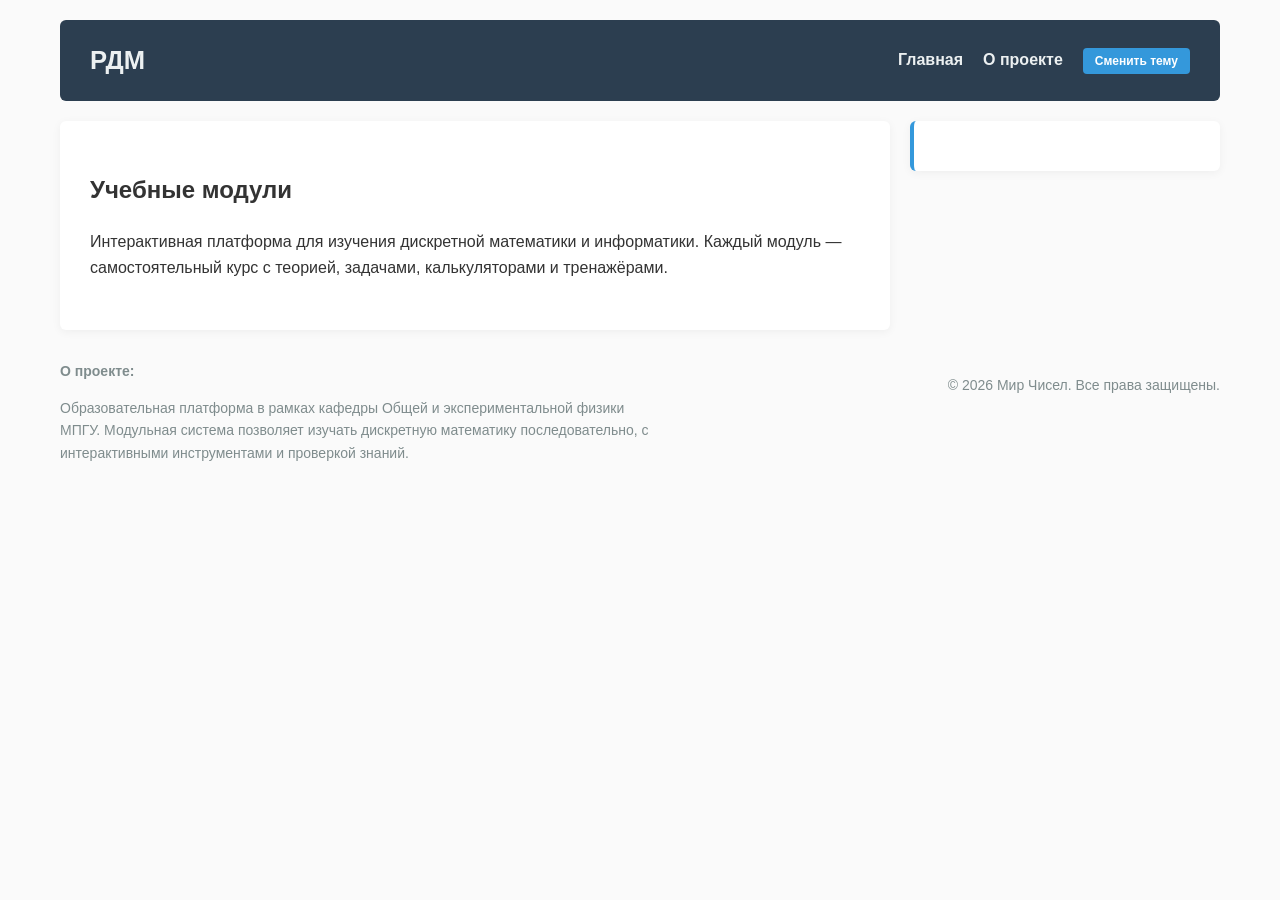
==== index.html @ 6b278b7e "Переработка Соединил малые занятия, добавил новые, почистил картинки от галлюцинаций" ====
<!DOCTYPE html>
<html lang="ru">
<head>
    <meta charset="UTF-8">
    <meta name="viewport" content="width=device-width, initial-scale=1.0">
    <meta name="description" content="Учебная платформа кафедры Общей и экспериментальной физики МПГУ. Интерактивные модули по дискретной математике.">
    <!-- Open Graph — для Telegram, VK, WhatsApp, Facebook -->
    <meta property="og:title" content="Мир Чисел — платформа учебных модулей">
    <meta property="og:description" content="Интерактивные модули по системам счисления, автоматам, графам и алгебре логики.">
    <meta property="og:type" content="website">
    <meta property="og:url" content="https://solovevad.github.io/UnpopularMath/">
    <meta property="og:image" content="https://solovevad.github.io/UnpopularMath/preview.png">
    <!-- Twitter Card (для некоторых клиентов) -->
    <meta name="twitter:card" content="summary_large_image">
    <title>Разнообразная математика | Образовательная платформа</title>
    <link rel="stylesheet" href="style.css">
</head>
<body>
    <header>
        <h1>РДМ</h1>
        <nav>
            <ul>
                <li><span class="nav-link font-bold" onclick="switchPage('home')">Главная</span></li>
                <li><span class="nav-link font-bold" onclick="switchPage('about')">О проекте</span></li>
                <li><button class="theme-toggle" onclick="toggleTheme()">Сменить тему</button></li>
            </ul>
        </nav>
    </header>
    <wrapper>
        <aside id="sidebar"><!-- заполняется динамически --></aside>
        <main>
            <!-- ГЛАВНАЯ: список модулей -->
            <section id="page-home" class="page active">
                <h2>Учебные модули</h2>
                <p class="welcome-text">
                    Интерактивная платформа для изучения дискретной математики и информатики.
                    Каждый модуль — самостоятельный курс с теорией, задачами, калькуляторами и тренажёрами.
                </p>
                <div id="modules-grid"></div>
            </section>
            <!-- О ПРОЕКТЕ -->
            <section id="page-about" class="page">
                <h2>О платформе</h2>
                <p>«Мир Чисел» — учебный проект кафедры вычислительной математики. Платформа развивается как набор независимых модулей, каждый из которых посвящён отдельной теме дискретной математики и теоретической информатики.</p>

                <h3>Что уже доступно</h3>
                <ul>
                    <li><strong>Полный курс систем счисления</strong> — 17 занятий с теорией, практикой и инструментами.</li>
                    <li><strong>Квантовый компьютер</strong> — интенсив из 8 занятий по геометрии квантовых вычислений.</li>
                </ul>
                <h3>Что появится в будущем</h3>
                <ul>
                    <li>Конечные автоматы и регулярные языки.</li>
                    <li>Теория графов и алгоритмы на графах.</li>
                    <li>Алгебра логики и минимизация булевых функций.</li>
                    <li>Комбинаторика и дискретная вероятность.</li>
                    <li>Теория кодирования и помехоустойчивые коды.</li>
                </ul>
                <h3>Технологии</h3>
                <p>Платформа построена на чистом HTML, CSS и JavaScript без внешних зависимостей. Все модули рендерятся из структурированных данных, что позволяет добавлять новый контент, не трогая вёрстку.</p>

                <h3>Обратная связь</h3>
                <p>Замечания и предложения присылайте на кафедру вычислительной математики.</p>
            </section>
            <!-- ИНСТРУМЕНТЫ КУРСА СИСТЕМ СЧИСЛЕНИЯ (статичная страница) -->
            <section id="page-tools-numeral-systems" class="page">
                <h2>Инструменты курса</h2>
                <p><button class="btn btn-secondary" onclick="switchPage('module-numeral-systems')">← К курсу систем счисления</button></p>

                <section class="calculator-box">
                    <h3>Быстрый перевод в 2 / 8 / 16</h3>
                    <p>Введите целое положительное десятичное число:</p>
                    <p>
                        <label for="dec-input">Десятичное число:</label>
                        <input type="number" id="dec-input" placeholder="Например: 255" min="0" oninput="calculateSystems()">
                    </p>
                    <table class="calc-results-table">
                        <thead>
                            <tr><th>Система счисления</th><th>Результат</th></tr>
                        </thead>
                        <tbody>
                            <tr><td><strong>Двоичная (2)</strong></td><td><code id="res-bin">0</code></td></tr>
                            <tr><td><strong>Восьмеричная (8)</strong></td><td><code id="res-oct">0</code></td></tr>
                            <tr><td><strong>Шестнадцатеричная (16)</strong></td><td><code id="res-hex">0</code></td></tr>
                        </tbody>
                    </table>
                </section>
                <hr>
                <section class="calculator-box">
                    <h3>Универсальный переводчик (2–36, дроби, шаги)</h3>
                    <div class="calc-controls">
                        <label>Число
                            <input type="text" id="calc-number" value="255" autocomplete="off">
                        </label>
                        <label>Из основания
                            <input type="number" id="calc-from" value="10" min="2" max="36">
                        </label>
                        <label>В основание
                            <input type="number" id="calc-to" value="2" min="2" max="36">
                        </label>
                    </div>
                    <p class="calc-result">Результат: <code id="calc-result">—</code></p>
                    <p class="calc-error" id="calc-error"></p>
                    <details>
                        <summary>Показать пошаговое решение</summary>
                        <div id="calc-steps" class="code-text"></div>
                    </details>
                </section>
                <hr>
                <section class="quiz-box">
                    <h3>Тренажёр перевода чисел</h3>
                    <p>Задачи генерируются случайно. Вводите ответ, затем нажмите «Проверить» или Enter.</p>
                    <p>Счёт: <strong id="trainer-score">0</strong> правильно / <span id="trainer-total">0</span> попыток</p>
                    <p class="trainer-task" id="trainer-task">Загрузка задания…</p>
                    <p>
                        <input type="text" id="trainer-input" placeholder="Введите ответ" autocomplete="off">
                        <button class="btn" onclick="checkTrainer()">Проверить</button>
                        <button class="btn btn-secondary" onclick="newTrainerTask()">Пропустить</button>
                    </p>
                    <p class="quiz-status" id="trainer-feedback"></p>
                </section>
                <hr>
                <section>
                    <h3>Римский справочник весов</h3>
                    <table>
                        <thead>
                            <tr><th>Символ</th><th>Название</th><th>Значение</th></tr>
                        </thead>
                        <tbody>
                            <tr><td>I</td><td>Unus</td><td>1</td></tr>
                            <tr><td>V</td><td>Quinque</td><td>5</td></tr>
                            <tr><td>X</td><td>Decem</td><td>10</td></tr>
                            <tr><td>C</td><td>Centum</td><td>100</td></tr>
                            <tr><td>M</td><td>Mille</td><td>1000</td></tr>
                        </tbody>
                    </table>
                </section>
            </section>
            <!-- ИНСТРУМЕНТЫ КВАНТОВОГО МОДУЛЯ -->
            <section id="page-tools-quantum-computer" class="page">
                <h2>Тренажёр по квантовым гейтам</h2>
                <p><button class="btn btn-secondary" onclick="switchPage('module-quantum-computer')">← К модулю «Квантовый компьютер»</button></p>

                <section class="quiz-box">
                    <p>Каждая задача показывает гейт и входное состояние. Выберите правильный результат.</p>
                    <p>Счёт: <strong id="gate-score">0</strong> правильно / <span id="gate-total">0</span> попыток</p>
                    <p class="trainer-task" id="gate-task">Загрузка задания…</p>
                    <div id="gate-options"></div>
                    <p class="quiz-status" id="gate-feedback"></p>
                    <p>
                        <button class="btn btn-secondary" onclick="newGateTask()">Пропустить</button>
                    </p>
                </section>

                <hr>

                <section>
                    <h3>Шпаргалка по гейтам</h3>
                    <table>
                        <thead>
                            <tr><th>Гейт</th><th>Действие</th><th>Пример</th></tr>
                        </thead>
                        <tbody>
                            <tr><td>X</td><td>Переворот значения</td><td>|0⟩ → |1⟩</td></tr>
                            <tr><td>Z</td><td>Переворот фазы</td><td>|1⟩ → −|1⟩</td></tr>
                            <tr><td>H</td><td>Суперпозиция</td><td>|0⟩ → (|0⟩+|1⟩)/√2</td></tr>
                            <tr><td>CNOT</td><td>Управляемый NOT</td><td>|10⟩ → |11⟩</td></tr>
                            <tr><td>CZ</td><td>Управляемый Z</td><td>|11⟩ → −|11⟩</td></tr>
                        </tbody>
                    </table>
                </section>
            </section>    
            <!-- Контейнеры для динамики -->
            <div id="modules-container"></div>
            <div id="lessons-container"></div>
        </main>
    </wrapper>
    <button id="back-to-top" onclick="window.scrollTo({top:0, behavior:'smooth'})" aria-label="Наверх">↑</button>
    <footer>
        <section class="footer-layout">
            <article class="project-info">
                <strong>О проекте:</strong>
                <p>Образовательная платформа в рамках кафедры Общей и экспериментальной физики МПГУ. Модульная система позволяет изучать дискретную математику последовательно, с интерактивными инструментами и проверкой знаний.</p>
            </article>
            <p class="copyright">&copy; 2026 Мир Чисел. Все права защищены.</p>
        </section>
    </footer>
    <script src="course.js"></script>
    <script src="course-quantum.js"></script>
    <script src="quantum-diagrams.js"></script>
    <script src="modules.js"></script>
    <script src="renderer.js"></script>
    <script src="script.js"></script>
    <script src="quantum-gates-trainer.js"></script>  <!-- ← добавили -->
</body>
</html>
---- style.css ----
/* 1. ГЛОБАЛЬНЫЙ СБРОС И ПЕРЕМЕННЫЕ */
*, *::before, *::after {
    box-sizing: border-box;
}

:root {
    --bg-color: #fafafa;
    --main-bg: #ffffff;
    --text-color: #333333;
    --header-bg: #2c3e50;
    --header-text: #ecf0f1;
    --border-color: #dddddd;
    --accent-color: #3498db;
    --accent-hover: #2980b9;
    --box-shadow: rgba(0,0,0,0.05);
    --quiz-bg: #ebf5fb;
    --quiz-border: #aed6f1;
}

[data-theme="dark"] {
    --bg-color: #1a1a1a;
    --main-bg: #2d2d2d;
    --text-color: #f5f5f5;
    --header-bg: #111111;
    --header-text: #ffffff;
    --border-color: #444444;
    --accent-color: #e74c3c;
    --accent-hover: #c0392b;
    --box-shadow: rgba(0,0,0,0.3);
    --quiz-bg: #3a3a3a;
    --quiz-border: #555555;
}

/* 2. БАЗОВЫЕ СТИЛИ СТРАНИЦЫ */
body {
    font-family: sans-serif;
    line-height: 1.6;
    color: var(--text-color);
    background-color: var(--bg-color);
    max-width: 1200px;
    margin: 0 auto;
    padding: 20px;
    transition: background 0.3s, color 0.3s;
}

header {
    background: var(--header-bg);
    color: var(--header-text);
    padding: 20px;
    border-radius: 6px;
    margin-bottom: 20px;
}

header h1 { margin: 0 0 10px 0; font-size: 26px; }
nav ul { list-style-type: none; padding: 0; margin: 0; }
nav ul li { display: inline; margin-right: 20px; }

.nav-link { color: var(--header-text); text-decoration: none; cursor: pointer; }
.nav-link:hover { text-decoration: underline; color: var(--accent-color); }
.font-bold { font-weight: bold; }

.theme-toggle {
    background: var(--accent-color);
    color: #fff;
    border: none;
    padding: 6px 12px;
    cursor: pointer;
    border-radius: 4px;
    font-size: 12px;
    font-weight: bold;
}

/* 3. ДВУХКОЛОНОЧНЫЙ МАКЕТ */
wrapper {
    display: flex;
    gap: 20px;
    align-items: flex-start;
    flex-direction: row-reverse; 
}

main {
    flex: 3;
    background: var(--main-bg);
    padding: 30px;
    border-radius: 6px;
    box-shadow: 0 2px 10px var(--box-shadow);
    min-width: 0;
}

aside {
    flex: 1;
    background: var(--main-bg);
    padding: 25px;
    border-radius: 6px;
    box-shadow: 0 2px 10px var(--box-shadow);
    position: sticky;
    top: 20px;
}

/* Скрытие/отображение вкладок SPA */
section.page { display: none; }
section.page.active { display: block; }

/* 4. КОМПОНЕНТЫ И ФОРМЫ */
.btn { background: var(--accent-color); color: #fff; border: none; padding: 8px 16px; cursor: pointer; border-radius: 4px; font-weight: bold; }
.btn:hover { background: var(--accent-hover); }

.aside-btn {
    display: block;
    width: 100%;
    background: var(--bg-color);
    color: var(--text-color);
    border: 1px solid var(--border-color);
    padding: 10px;
    margin-bottom: 8px;
    cursor: pointer;
    text-align: left;
    border-radius: 4px;
    font-size: 13px;
    transition: background 0.2s;
}
.aside-btn:hover { border-color: var(--accent-color); background: var(--main-bg); }

.badge { font-weight: bold; font-size: 11px; color: #7f8c8d; }
.badge.success { color: #27ae60; }

.progress-box { margin-top: 20px; padding-top: 15px; border-top: 1px dashed var(--border-color); }
.calculator-box { background: var(--bg-color); padding: 20px; border-radius: 6px; margin: 20px 0; }
.calculator-box input { padding: 8px; font-size: 16px; width: 100%; max-width: 250px; border-radius: 4px; border: 1px solid var(--border-color); background: var(--main-bg); color: var(--text-color); }

table { border-collapse: collapse; width: 100%; max-width: 600px; margin: 15px 0; }
th, td { border: 1px solid var(--border-color); padding: 10px; text-align: center; }
th { background-color: var(--bg-color); }

.code-text { background: var(--bg-color); padding: 12px; border-left: 4px solid var(--accent-color); font-family: monospace; color: var(--text-color); }
.info-text { background: var(--quiz-bg); padding: 12px; border-left: 4px solid var(--accent-color); }
.quiz-box { background: var(--quiz-bg); padding: 15px; border: 1px dashed var(--quiz-border); border-radius: 6px; margin-top: 20px; }
.quiz-status { font-weight: bold; margin-top: 10px; }

/* 5. МОДАЛЬНЫЕ ОКНА */
dialog { 
    max-width: 750px; 
    width: 90%; 
    padding: 30px; 
    border-radius: 8px; 
    border: 1px solid var(--border-color); 
    background-color: var(--main-bg) !important; 
    color: var(--text-color) !important; 
    box-shadow: 0 10px 30px rgba(0,0,0,0.4); 
}

dialog::backdrop { 
    background: rgba(0, 0, 0, 0.75); 
    backdrop-filter: blur(3px); 
}

.close-btn { background: #e74c3c; color: #fff; border: none; padding: 8px 14px; border-radius: 4px; cursor: pointer; float: right; font-weight: bold; }
.close-btn:hover { background: #c0392b; }

/* 6. ПОДВАЛ */
footer { margin-top: 30px; font-size: 14px; color: #7f8c8d; }
.footer-layout { display: flex; flex-wrap: wrap; justify-content: space-between; gap: 20px; }
.project-info { max-width: 600px; }

/* Адаптивный брейкпоинт */
@media (max-width: 768px) {
    wrapper { flex-direction: column; }
    aside, main { flex: none; width: 100%; }
    aside { position: static; }
}

/* ============================================================
   ДОБАВЛЕНО: новые стили (совместимы с оригиналом)
   ============================================================ */

/* Универсальный калькулятор */
.calc-controls {
    display: grid;
    grid-template-columns: 2fr 1fr 1fr;
    gap: 12px;
    margin: 12px 0;
}
.calc-controls label {
    display: flex;
    flex-direction: column;
    font-size: 13px;
    font-weight: bold;
    gap: 4px;
}
.calc-controls input {
    padding: 8px;
    font-size: 15px;
    border-radius: 4px;
    border: 1px solid var(--border-color);
    background: var(--main-bg);
    color: var(--text-color);
    width: 100%;
    max-width: none;
}
@media (max-width: 520px) {
    .calc-controls { grid-template-columns: 1fr; }
}

.calc-result { font-size: 16px; }
.calc-result code {
    background: var(--main-bg);
    padding: 4px 10px;
    border-radius: 4px;
    border: 1px solid var(--border-color);
    font-size: 16px;
    word-break: break-all;
}
.calc-error { color: #c0392b; min-height: 1.2em; margin: 4px 0; }

details {
    margin-top: 12px;
    background: var(--main-bg);
    border: 1px solid var(--border-color);
    border-radius: 4px;
    padding: 8px 12px;
}
details summary { cursor: pointer; font-weight: bold; user-select: none; }
details[open] summary { margin-bottom: 8px; }

/* Тренажёр */
.trainer-task { font-size: 18px; margin: 8px 0 14px; }
#trainer-input {
    padding: 8px 12px;
    font-size: 16px;
    border-radius: 4px;
    border: 1px solid var(--border-color);
    background: var(--main-bg);
    color: var(--text-color);
    width: 220px;
    max-width: 100%;
    margin-right: 6px;
}
.btn-secondary {
    background: transparent;
    color: var(--accent-color);
    border: 1px solid var(--accent-color);
}
.btn-secondary:hover { background: var(--accent-color); color: #fff; }

/* Кнопка сброса прогресса */
.aside-btn.reset {
    margin-top: 8px;
    color: #c0392b;
    border-color: #c0392b;
    text-align: center;
    font-size: 12px;
}
.aside-btn.reset:hover { background: #c0392b; color: #fff; }

/* Кнопка «наверх» */
#back-to-top {
    position: fixed;
    right: 24px;
    bottom: 24px;
    width: 44px;
    height: 44px;
    border-radius: 50%;
    background: var(--accent-color);
    color: #fff;
    border: none;
    font-size: 20px;
    font-weight: bold;
    cursor: pointer;
    box-shadow: 0 4px 12px rgba(0,0,0,0.25);
    opacity: 0;
    pointer-events: none;
    transition: opacity 0.25s, transform 0.25s;
    z-index: 100;
}
#back-to-top.visible { opacity: 1; pointer-events: auto; }
#back-to-top:hover { background: var(--accent-hover); transform: translateY(-2px); }

/* ============================================================
   PR3: улучшения по мотивам практической работы (Flexbox)
   ============================================================ */

/* Шапка: заголовок слева, меню справа */
header {
    display: flex;
    justify-content: space-between;
    align-items: center;
    padding: 20px 30px;
}
header h1 { margin: 0; font-size: 1.6rem; }

nav ul {
    display: flex;
    gap: 20px;
    list-style: none;
    margin: 0;
    padding: 0;
}
nav ul li { margin: 0; }

.nav-link { transition: color 0.25s ease; }

/* Акцентная линия у сайдбара */
aside {
    border-left: 4px solid var(--accent-color);
}

/* Карточки статей на главной */
#page-home article {
    background: var(--main-bg);
    border: 1px solid var(--border-color);
    border-radius: 8px;
    padding: 22px 26px;
    margin: 18px 0;
    box-shadow: 0 2px 8px var(--box-shadow);
    transition: transform 0.2s, box-shadow 0.2s;
}
#page-home article:hover {
    transform: translateY(-2px);
    box-shadow: 0 6px 16px var(--box-shadow);
}
#page-home article h3 { margin: 0 0 10px; color: var(--accent-color); }
#page-home article p { margin: 0 0 14px; }
#page-home hr { display: none; }

/* Адаптив: шапка перестраивается вертикально */
@media (max-width: 768px) {
    header {
        flex-direction: column;
        text-align: center;
        padding: 16px;
        gap: 12px;
    }
    nav ul {
        justify-content: center;
        flex-wrap: wrap;
        gap: 12px;
    }
}

/* ============================================================
   Динамические занятия: мета-строка, домашние задания, примеры
   ============================================================ */
.lesson-meta {
    color: #7f8c8d;
    font-size: 0.9em;
    margin: -6px 0 4px;
}
.lesson-minutes::before { content: '⏱ '; }
.lesson-module::before  { content: '📘 '; }

.info-text.example ol {
    margin: 8px 0 0 20px;
    padding: 0;
}
.info-text.example li {
    margin-bottom: 4px;
}

.homework-list li {
    margin-bottom: 6px;
}

/* Карточки на главной — стили уже есть из прошлого патча,
   но добавим отступ между ними после <hr> */
#home-cards hr {
    border: none;
    border-top: 1px solid var(--border-color);
    margin: 20px 0;
}
#home-cards article h3 {
    margin-top: 0;
}

/* ============================================================
   Модульная архитектура: карточки модулей, лендинг, сайдбар
   ============================================================ */

/* --- Сетка модулей на главной --- */
#modules-grid {
    display: grid;
    grid-template-columns: repeat(auto-fill, minmax(320px, 1fr));
    gap: 20px;
    margin-top: 20px;
}

.module-card {
    display: flex;
    gap: 16px;
    background: var(--main-bg);
    border: 1px solid var(--border-color);
    border-radius: 8px;
    padding: 20px;
    box-shadow: 0 2px 8px var(--box-shadow);
    transition: transform 0.2s, box-shadow 0.2s, border-color 0.2s;
}
.module-card:hover {
    transform: translateY(-2px);
    box-shadow: 0 8px 20px var(--box-shadow);
    border-color: var(--accent-color);
}
.module-card.soon {
    opacity: 0.65;
}
.module-card.soon:hover {
    transform: none;
    border-color: var(--border-color);
}

.module-icon {
    font-size: 2.4rem;
    line-height: 1;
    flex-shrink: 0;
}
.module-body { flex: 1; min-width: 0; }
.module-body h3 {
    margin: 0 0 6px;
    font-size: 1.15rem;
    color: var(--text-color);
    display: flex;
    align-items: center;
    flex-wrap: wrap;
    gap: 8px;
}
.module-subtitle {
    margin: 0 0 8px;
    color: #7f8c8d;
    font-size: 0.9em;
}
.module-meta {
    font-size: 0.85em;
    color: #7f8c8d;
    margin: 8px 0;
}
.module-badge {
    display: inline-block;
    font-size: 0.7em;
    font-weight: bold;
    padding: 2px 8px;
    border-radius: 10px;
    background: var(--accent-color);
    color: #fff;
    vertical-align: middle;
}
.module-badge.soon {
    background: #7f8c8d;
}

.btn-disabled {
    background: #bdc3c7 !important;
    cursor: not-allowed;
    opacity: 0.8;
}

/* --- Лендинг модуля --- */
.module-landing h2 { margin-top: 15px; }
.lessons-grid {
    display: grid;
    grid-template-columns: repeat(auto-fill, minmax(280px, 1fr));
    gap: 16px;
    margin-top: 15px;
}

.lesson-card {
    background: var(--bg-color);
    border: 1px solid var(--border-color);
    border-radius: 6px;
    padding: 16px;
    transition: transform 0.15s, border-color 0.15s;
}
.lesson-card:hover {
    border-color: var(--accent-color);
    transform: translateY(-1px);
}
.lesson-card h4 {
    margin: 0 0 6px;
    font-size: 1rem;
    color: var(--accent-color);
}
.lesson-subtitle {
    margin: 0 0 8px;
    color: #7f8c8d;
    font-size: 0.9em;
}
.lesson-meta-inline {
    font-size: 0.8em;
    color: #7f8c8d;
    margin: 6px 0;
}
.tag {
    display: inline-block;
    background: var(--quiz-bg);
    color: var(--text-color);
    font-size: 0.75em;
    padding: 1px 6px;
    border-radius: 8px;
    border: 1px solid var(--quiz-border);
    margin-right: 4px;
}

/* --- Активная кнопка в сайдбаре --- */
.aside-btn.active {
    border-color: var(--accent-color);
    background: var(--quiz-bg);
    font-weight: bold;
}
.aside-btn.soon {
    opacity: 0.5;
    cursor: not-allowed;
}

/* --- Прогресс-бар --- */
.progress-bar {
    width: 100%;
    height: 8px;
    background: var(--border-color);
    border-radius: 4px;
    overflow: hidden;
    margin: 8px 0 12px;
}
.progress-bar-fill {
    height: 100%;
    background: var(--accent-color);
    border-radius: 4px;
    transition: width 0.3s ease;
}

/* --- Адаптив для модулей --- */
@media (max-width: 600px) {
    .module-card { flex-direction: column; }
    .module-icon { font-size: 2rem; }
    #modules-grid { grid-template-columns: 1fr; }
    .lessons-grid { grid-template-columns: 1fr; }
}

/* ============================================================
   SVG-диаграммы в занятиях
   ============================================================ */

.lesson-figure {
    margin: 22px 0;
    padding: 20px;
    background: var(--bg-color);
    border: 1px solid var(--border-color);
    border-radius: 8px;
    text-align: center;
}

.lesson-figure svg {
    display: block;
    width: 100%;
    max-width: 720px;
    height: auto;
    margin: 0 auto;
    color: var(--text-color);
    font-family: sans-serif;
}

.lesson-figure figcaption {
    margin-top: 14px;
    font-size: 0.9em;
    color: #7f8c8d;
    font-style: italic;
    text-align: center;
    line-height: 1.5;
    padding: 0 12px;
}

@media (max-width: 600px) {
    .lesson-figure { padding: 12px; }
    .lesson-figure figcaption { font-size: 0.85em; padding: 0; }
}

/* ============================================================
   Квизы с несколькими вопросами
   ============================================================ */

.quiz-question {
    margin-bottom: 8px;
}
.quiz-question p {
    margin: 6px 0;
}
.quiz-divider {
    border: none;
    border-top: 1px dashed var(--quiz-border);
    margin: 18px 0;
}
.quiz-hint {
    margin-top: 10px;
    background: var(--main-bg);
    border: 1px solid var(--quiz-border);
    border-radius: 4px;
    padding: 8px 12px;
    font-size: 0.9em;
}
.quiz-hint summary {
    cursor: pointer;
    font-weight: bold;
    user-select: none;
    color: var(--accent-color);
}
.quiz-hint p {
    margin: 8px 0 0;
    color: var(--text-color);
}

/* ============================================================
   Тренажёр по квантовым гейтам
   ============================================================ */

.gate-option {
    display: inline-block;
    margin: 4px 6px 4px 0;
    font-family: monospace;
    font-size: 15px;
    padding: 8px 14px;
}
.gate-option:hover {
    background: var(--accent-color);
    color: #fff;
}
#gate-options {
    margin: 14px 0;
}
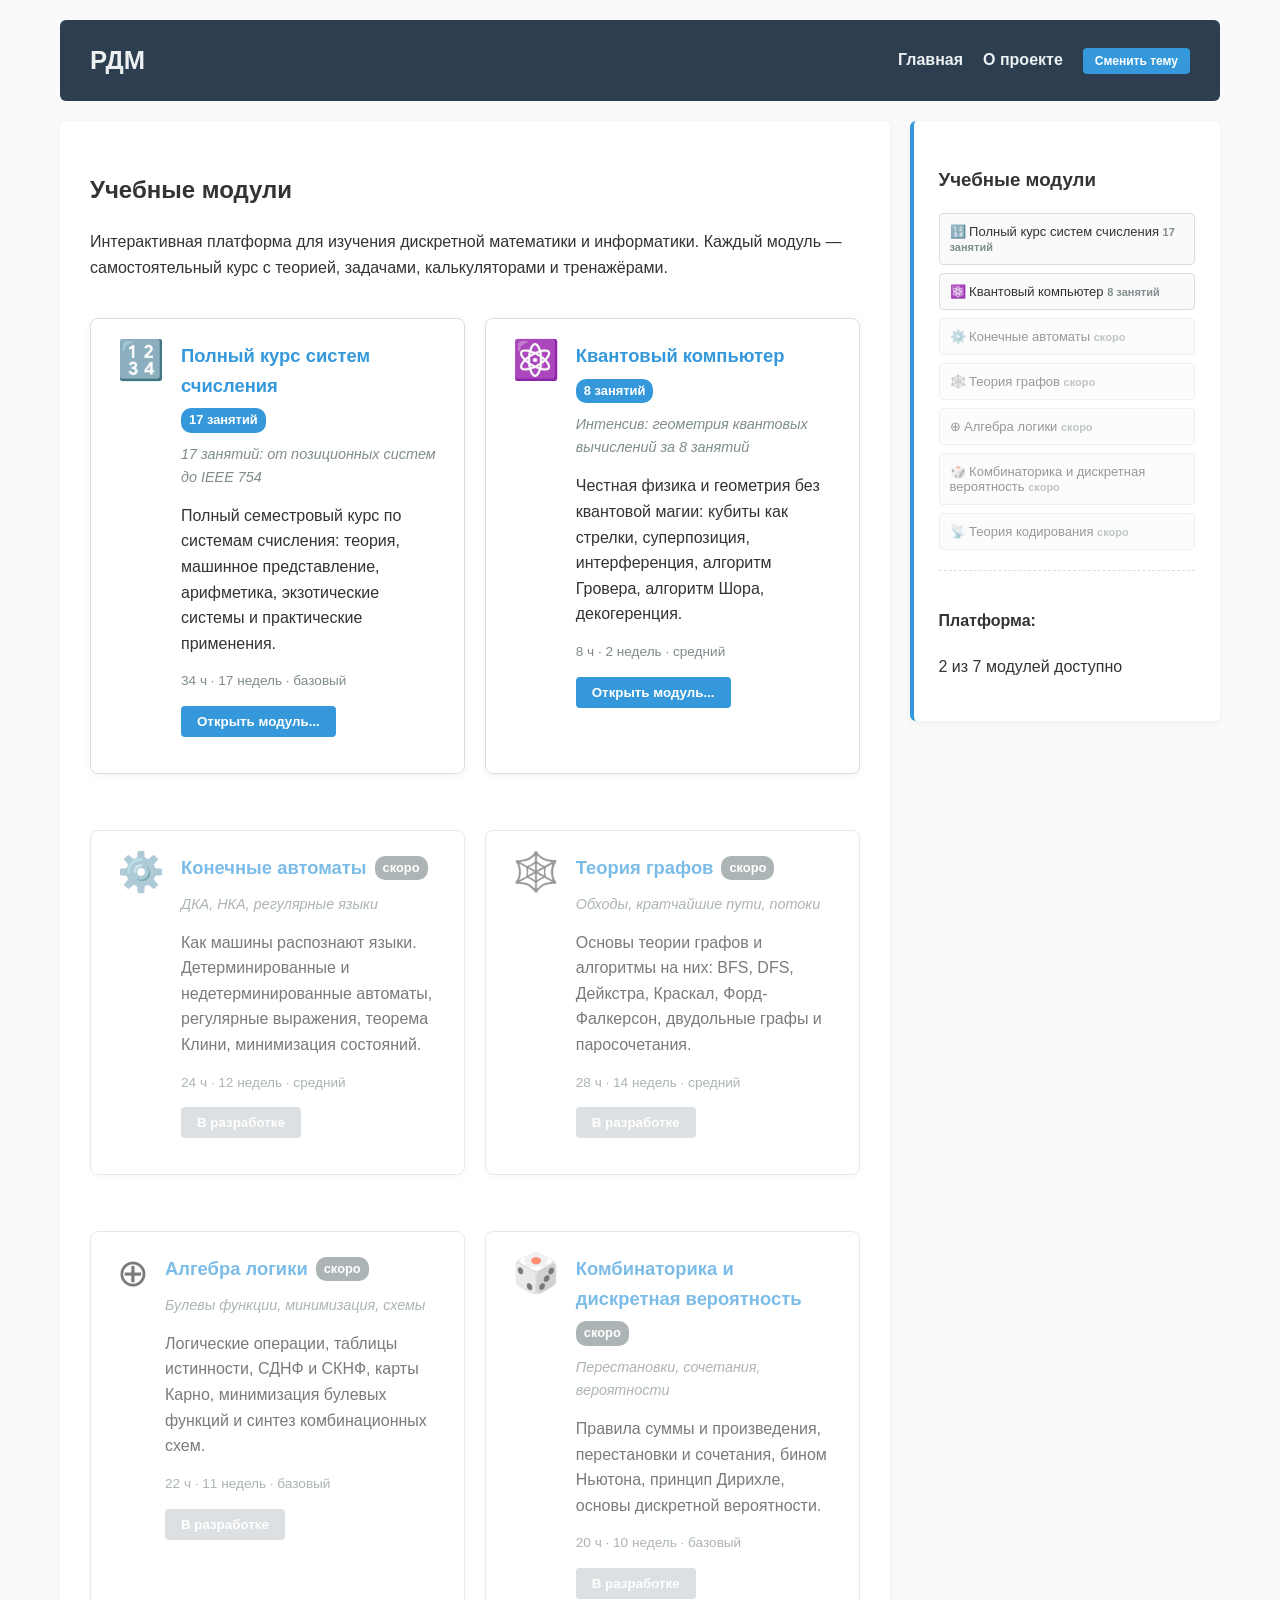
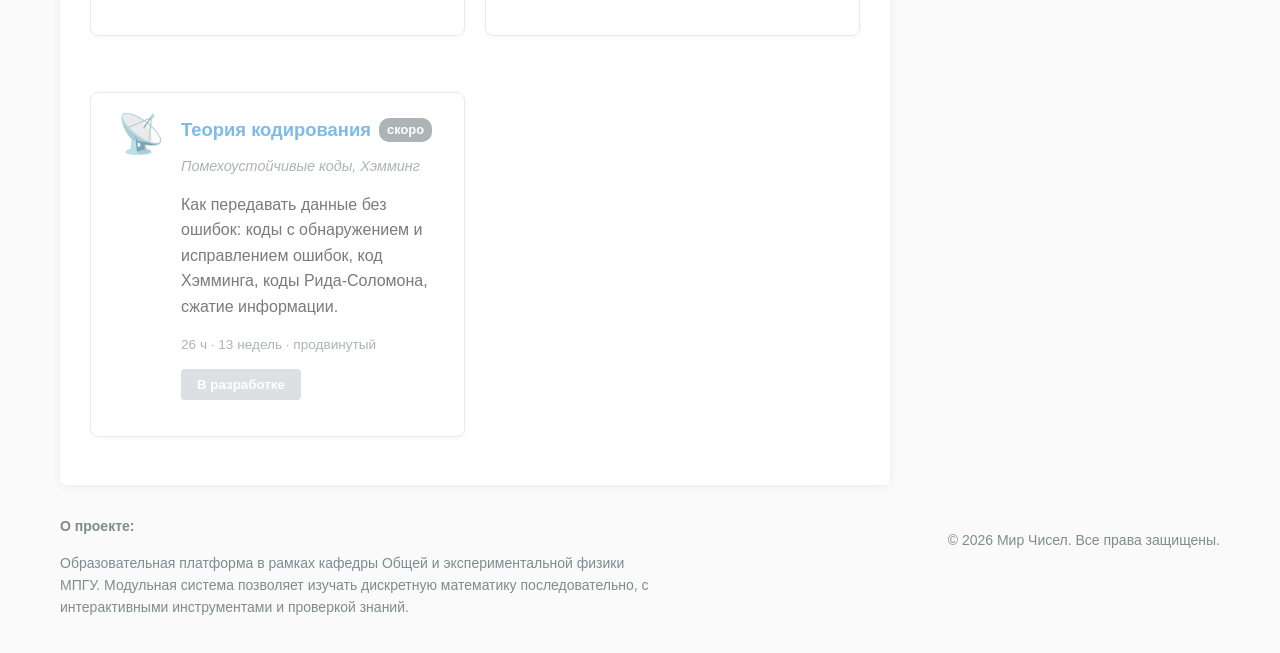
==== commit 3990fe27: "Revert "Переработка" This reverts commit 6b278b7e38633f738058ce864e85a2c425a0fd1e." ====
--- a/index.html
+++ b/index.html
@@ -26,8 +26,10 @@
             </ul>
         </nav>
     </header>
+
     <wrapper>
         <aside id="sidebar"><!-- заполняется динамически --></aside>
+
         <main>
             <!-- ГЛАВНАЯ: список модулей -->
             <section id="page-home" class="page active">
@@ -38,6 +40,7 @@
                 </p>
                 <div id="modules-grid"></div>
             </section>
+
             <!-- О ПРОЕКТЕ -->
             <section id="page-about" class="page">
                 <h2>О платформе</h2>
@@ -48,6 +51,7 @@
                     <li><strong>Полный курс систем счисления</strong> — 17 занятий с теорией, практикой и инструментами.</li>
                     <li><strong>Квантовый компьютер</strong> — интенсив из 8 занятий по геометрии квантовых вычислений.</li>
                 </ul>
+
                 <h3>Что появится в будущем</h3>
                 <ul>
                     <li>Конечные автоматы и регулярные языки.</li>
@@ -56,12 +60,14 @@
                     <li>Комбинаторика и дискретная вероятность.</li>
                     <li>Теория кодирования и помехоустойчивые коды.</li>
                 </ul>
+
                 <h3>Технологии</h3>
                 <p>Платформа построена на чистом HTML, CSS и JavaScript без внешних зависимостей. Все модули рендерятся из структурированных данных, что позволяет добавлять новый контент, не трогая вёрстку.</p>
 
                 <h3>Обратная связь</h3>
                 <p>Замечания и предложения присылайте на кафедру вычислительной математики.</p>
             </section>
+
             <!-- ИНСТРУМЕНТЫ КУРСА СИСТЕМ СЧИСЛЕНИЯ (статичная страница) -->
             <section id="page-tools-numeral-systems" class="page">
                 <h2>Инструменты курса</h2>
@@ -85,7 +91,9 @@
                         </tbody>
                     </table>
                 </section>
+
                 <hr>
+
                 <section class="calculator-box">
                     <h3>Универсальный переводчик (2–36, дроби, шаги)</h3>
                     <div class="calc-controls">
@@ -106,7 +114,9 @@
                         <div id="calc-steps" class="code-text"></div>
                     </details>
                 </section>
+
                 <hr>
+
                 <section class="quiz-box">
                     <h3>Тренажёр перевода чисел</h3>
                     <p>Задачи генерируются случайно. Вводите ответ, затем нажмите «Проверить» или Enter.</p>
@@ -119,7 +129,9 @@
                     </p>
                     <p class="quiz-status" id="trainer-feedback"></p>
                 </section>
+
                 <hr>
+
                 <section>
                     <h3>Римский справочник весов</h3>
                     <table>
@@ -136,40 +148,7 @@
                     </table>
                 </section>
             </section>
-            <!-- ИНСТРУМЕНТЫ КВАНТОВОГО МОДУЛЯ -->
-            <section id="page-tools-quantum-computer" class="page">
-                <h2>Тренажёр по квантовым гейтам</h2>
-                <p><button class="btn btn-secondary" onclick="switchPage('module-quantum-computer')">← К модулю «Квантовый компьютер»</button></p>
 
-                <section class="quiz-box">
-                    <p>Каждая задача показывает гейт и входное состояние. Выберите правильный результат.</p>
-                    <p>Счёт: <strong id="gate-score">0</strong> правильно / <span id="gate-total">0</span> попыток</p>
-                    <p class="trainer-task" id="gate-task">Загрузка задания…</p>
-                    <div id="gate-options"></div>
-                    <p class="quiz-status" id="gate-feedback"></p>
-                    <p>
-                        <button class="btn btn-secondary" onclick="newGateTask()">Пропустить</button>
-                    </p>
-                </section>
-
-                <hr>
-
-                <section>
-                    <h3>Шпаргалка по гейтам</h3>
-                    <table>
-                        <thead>
-                            <tr><th>Гейт</th><th>Действие</th><th>Пример</th></tr>
-                        </thead>
-                        <tbody>
-                            <tr><td>X</td><td>Переворот значения</td><td>|0⟩ → |1⟩</td></tr>
-                            <tr><td>Z</td><td>Переворот фазы</td><td>|1⟩ → −|1⟩</td></tr>
-                            <tr><td>H</td><td>Суперпозиция</td><td>|0⟩ → (|0⟩+|1⟩)/√2</td></tr>
-                            <tr><td>CNOT</td><td>Управляемый NOT</td><td>|10⟩ → |11⟩</td></tr>
-                            <tr><td>CZ</td><td>Управляемый Z</td><td>|11⟩ → −|11⟩</td></tr>
-                        </tbody>
-                    </table>
-                </section>
-            </section>    
             <!-- Контейнеры для динамики -->
             <div id="modules-container"></div>
             <div id="lessons-container"></div>
@@ -185,12 +164,12 @@
             <p class="copyright">&copy; 2026 Мир Чисел. Все права защищены.</p>
         </section>
     </footer>
+
     <script src="course.js"></script>
     <script src="course-quantum.js"></script>
     <script src="quantum-diagrams.js"></script>
     <script src="modules.js"></script>
     <script src="renderer.js"></script>
     <script src="script.js"></script>
-    <script src="quantum-gates-trainer.js"></script>  <!-- ← добавили -->
 </body>
 </html>
--- a/style.css
+++ b/style.css
@@ -602,23 +602,4 @@
 .quiz-hint p {
     margin: 8px 0 0;
     color: var(--text-color);
-}
-
-/* ============================================================
-   Тренажёр по квантовым гейтам
-   ============================================================ */
-
-.gate-option {
-    display: inline-block;
-    margin: 4px 6px 4px 0;
-    font-family: monospace;
-    font-size: 15px;
-    padding: 8px 14px;
-}
-.gate-option:hover {
-    background: var(--accent-color);
-    color: #fff;
-}
-#gate-options {
-    margin: 14px 0;
 }
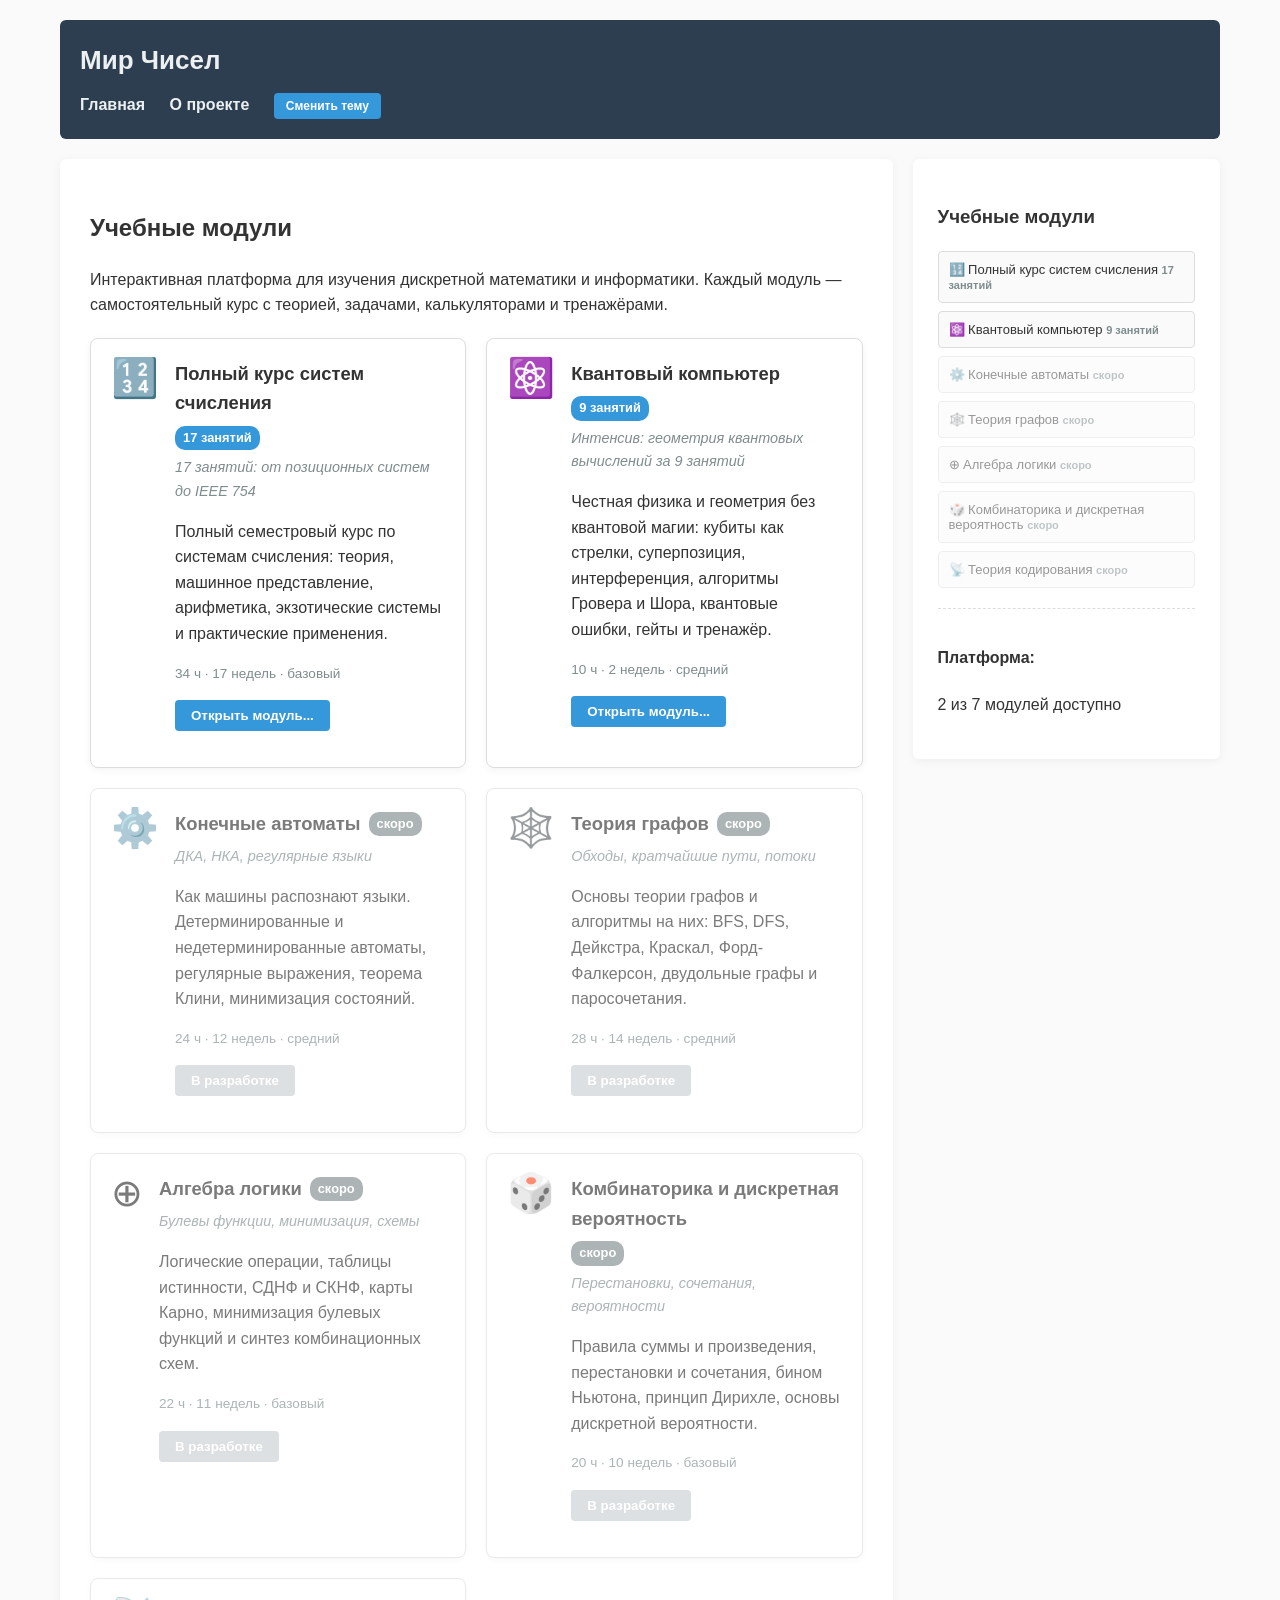
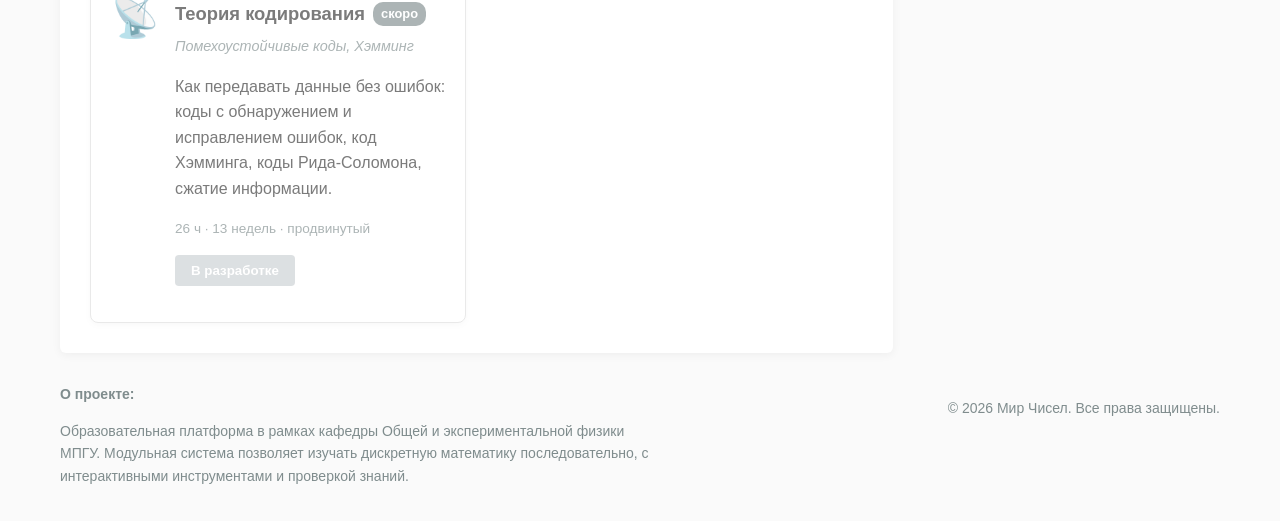
==== commit ccdf8f4e: "оптимизация перестройка открытия дома и отображения на телефоне. Первая попытка использования коллек" ====
--- a/index.html
+++ b/index.html
@@ -4,20 +4,18 @@
     <meta charset="UTF-8">
     <meta name="viewport" content="width=device-width, initial-scale=1.0">
     <meta name="description" content="Учебная платформа кафедры Общей и экспериментальной физики МПГУ. Интерактивные модули по дискретной математике.">
-    <!-- Open Graph — для Telegram, VK, WhatsApp, Facebook -->
+    <meta name="color-scheme" content="light dark">
     <meta property="og:title" content="Мир Чисел — платформа учебных модулей">
     <meta property="og:description" content="Интерактивные модули по системам счисления, автоматам, графам и алгебре логики.">
     <meta property="og:type" content="website">
-    <meta property="og:url" content="https://solovevad.github.io/UnpopularMath/">
-    <meta property="og:image" content="https://solovevad.github.io/UnpopularMath/preview.png">
-    <!-- Twitter Card (для некоторых клиентов) -->
     <meta name="twitter:card" content="summary_large_image">
-    <title>Разнообразная математика | Образовательная платформа</title>
+    <title>Мир Чисел | Образовательная платформа</title>
     <link rel="stylesheet" href="style.css">
 </head>
 <body>
+
     <header>
-        <h1>РДМ</h1>
+        <h1>Мир Чисел</h1>
         <nav>
             <ul>
                 <li><span class="nav-link font-bold" onclick="switchPage('home')">Главная</span></li>
@@ -27,31 +25,26 @@
         </nav>
     </header>
 
+    <button id="sidebar-toggle" class="sidebar-toggle" onclick="toggleSidebar()" aria-label="Открыть меню занятий">☰</button>
+    <div id="sidebar-overlay" class="sidebar-overlay" onclick="closeSidebar()"></div>
+
     <wrapper>
-        <aside id="sidebar"><!-- заполняется динамически --></aside>
-
+        <aside id="sidebar"></aside>
         <main>
-            <!-- ГЛАВНАЯ: список модулей -->
             <section id="page-home" class="page active">
                 <h2>Учебные модули</h2>
-                <p class="welcome-text">
-                    Интерактивная платформа для изучения дискретной математики и информатики.
-                    Каждый модуль — самостоятельный курс с теорией, задачами, калькуляторами и тренажёрами.
-                </p>
+                <p class="welcome-text">Интерактивная платформа для изучения дискретной математики и информатики. Каждый модуль — самостоятельный курс с теорией, задачами, калькуляторами и тренажёрами.</p>
                 <div id="modules-grid"></div>
             </section>
 
-            <!-- О ПРОЕКТЕ -->
             <section id="page-about" class="page">
                 <h2>О платформе</h2>
-                <p>«Мир Чисел» — учебный проект кафедры вычислительной математики. Платформа развивается как набор независимых модулей, каждый из которых посвящён отдельной теме дискретной математики и теоретической информатики.</p>
-
+                <p>«Мир Чисел» — учебный проект кафедры Общей и экспериментальной физики МПГУ. Платформа развивается как набор независимых модулей, каждый из которых посвящён отдельной теме дискретной математики и теоретической информатики.</p>
                 <h3>Что уже доступно</h3>
                 <ul>
                     <li><strong>Полный курс систем счисления</strong> — 17 занятий с теорией, практикой и инструментами.</li>
-                    <li><strong>Квантовый компьютер</strong> — интенсив из 8 занятий по геометрии квантовых вычислений.</li>
+                    <li><strong>Квантовый компьютер</strong> — интенсив из 9 занятий по геометрии квантовых вычислений.</li>
                 </ul>
-
                 <h3>Что появится в будущем</h3>
                 <ul>
                     <li>Конечные автоматы и регулярные языки.</li>
@@ -60,30 +53,20 @@
                     <li>Комбинаторика и дискретная вероятность.</li>
                     <li>Теория кодирования и помехоустойчивые коды.</li>
                 </ul>
-
                 <h3>Технологии</h3>
-                <p>Платформа построена на чистом HTML, CSS и JavaScript без внешних зависимостей. Все модули рендерятся из структурированных данных, что позволяет добавлять новый контент, не трогая вёрстку.</p>
-
-                <h3>Обратная связь</h3>
-                <p>Замечания и предложения присылайте на кафедру вычислительной математики.</p>
+                <p>Платформа построена на чистом HTML, CSS и JavaScript без внешних зависимостей. Данные курсов подгружаются лениво — только когда открывается соответствующий модуль.</p>
             </section>
 
-            <!-- ИНСТРУМЕНТЫ КУРСА СИСТЕМ СЧИСЛЕНИЯ (статичная страница) -->
             <section id="page-tools-numeral-systems" class="page">
                 <h2>Инструменты курса</h2>
                 <p><button class="btn btn-secondary" onclick="switchPage('module-numeral-systems')">← К курсу систем счисления</button></p>
 
                 <section class="calculator-box">
                     <h3>Быстрый перевод в 2 / 8 / 16</h3>
-                    <p>Введите целое положительное десятичное число:</p>
-                    <p>
-                        <label for="dec-input">Десятичное число:</label>
-                        <input type="number" id="dec-input" placeholder="Например: 255" min="0" oninput="calculateSystems()">
-                    </p>
+                    <p><label for="dec-input">Десятичное число:</label>
+                    <input type="number" id="dec-input" placeholder="Например: 255" min="0" oninput="calculateSystems()"></p>
                     <table class="calc-results-table">
-                        <thead>
-                            <tr><th>Система счисления</th><th>Результат</th></tr>
-                        </thead>
+                        <thead><tr><th>Система</th><th>Результат</th></tr></thead>
                         <tbody>
                             <tr><td><strong>Двоичная (2)</strong></td><td><code id="res-bin">0</code></td></tr>
                             <tr><td><strong>Восьмеричная (8)</strong></td><td><code id="res-oct">0</code></td></tr>
@@ -97,29 +80,19 @@
                 <section class="calculator-box">
                     <h3>Универсальный переводчик (2–36, дроби, шаги)</h3>
                     <div class="calc-controls">
-                        <label>Число
-                            <input type="text" id="calc-number" value="255" autocomplete="off">
-                        </label>
-                        <label>Из основания
-                            <input type="number" id="calc-from" value="10" min="2" max="36">
-                        </label>
-                        <label>В основание
-                            <input type="number" id="calc-to" value="2" min="2" max="36">
-                        </label>
+                        <label>Число<input type="text" id="calc-number" value="255" autocomplete="off"></label>
+                        <label>Из основания<input type="number" id="calc-from" value="10" min="2" max="36"></label>
+                        <label>В основание<input type="number" id="calc-to" value="2" min="2" max="36"></label>
                     </div>
                     <p class="calc-result">Результат: <code id="calc-result">—</code></p>
                     <p class="calc-error" id="calc-error"></p>
-                    <details>
-                        <summary>Показать пошаговое решение</summary>
-                        <div id="calc-steps" class="code-text"></div>
-                    </details>
+                    <details><summary>Показать пошаговое решение</summary><div id="calc-steps" class="code-text"></div></details>
                 </section>
 
                 <hr>
 
                 <section class="quiz-box">
                     <h3>Тренажёр перевода чисел</h3>
-                    <p>Задачи генерируются случайно. Вводите ответ, затем нажмите «Проверить» или Enter.</p>
                     <p>Счёт: <strong id="trainer-score">0</strong> правильно / <span id="trainer-total">0</span> попыток</p>
                     <p class="trainer-task" id="trainer-task">Загрузка задания…</p>
                     <p>
@@ -129,32 +102,45 @@
                     </p>
                     <p class="quiz-status" id="trainer-feedback"></p>
                 </section>
+            </section>
+
+            <section id="page-tools-quantum-computer" class="page">
+                <h2>Тренажёр по квантовым гейтам</h2>
+                <p><button class="btn btn-secondary" onclick="switchPage('module-quantum-computer')">← К модулю «Квантовый компьютер»</button></p>
+
+                <section class="quiz-box">
+                    <p>Каждая задача показывает гейт и входное состояние. Выберите правильный результат.</p>
+                    <p>Счёт: <strong id="gate-score">0</strong> правильно / <span id="gate-total">0</span> попыток</p>
+                    <p class="trainer-task" id="gate-task">Загрузка задания…</p>
+                    <div id="gate-options"></div>
+                    <p class="quiz-status" id="gate-feedback"></p>
+                    <p><button class="btn btn-secondary" onclick="newGateTask()">Пропустить</button></p>
+                </section>
 
                 <hr>
 
                 <section>
-                    <h3>Римский справочник весов</h3>
+                    <h3>Шпаргалка по гейтам</h3>
                     <table>
-                        <thead>
-                            <tr><th>Символ</th><th>Название</th><th>Значение</th></tr>
-                        </thead>
+                        <thead><tr><th>Гейт</th><th>Действие</th><th>Пример</th></tr></thead>
                         <tbody>
-                            <tr><td>I</td><td>Unus</td><td>1</td></tr>
-                            <tr><td>V</td><td>Quinque</td><td>5</td></tr>
-                            <tr><td>X</td><td>Decem</td><td>10</td></tr>
-                            <tr><td>C</td><td>Centum</td><td>100</td></tr>
-                            <tr><td>M</td><td>Mille</td><td>1000</td></tr>
+                            <tr><td>X</td><td>Переворот значения</td><td>|0⟩ → |1⟩</td></tr>
+                            <tr><td>Z</td><td>Переворот фазы</td><td>|1⟩ → −|1⟩</td></tr>
+                            <tr><td>H</td><td>Суперпозиция</td><td>|0⟩ → (|0⟩+|1⟩)/√2</td></tr>
+                            <tr><td>CNOT</td><td>Управляемый NOT</td><td>|10⟩ → |11⟩</td></tr>
+                            <tr><td>CZ</td><td>Управляемый Z</td><td>|11⟩ → −|11⟩</td></tr>
                         </tbody>
                     </table>
                 </section>
             </section>
 
-            <!-- Контейнеры для динамики -->
             <div id="modules-container"></div>
             <div id="lessons-container"></div>
         </main>
     </wrapper>
+
     <button id="back-to-top" onclick="window.scrollTo({top:0, behavior:'smooth'})" aria-label="Наверх">↑</button>
+
     <footer>
         <section class="footer-layout">
             <article class="project-info">
@@ -165,11 +151,11 @@
         </section>
     </footer>
 
-    <script src="course.js"></script>
-    <script src="course-quantum.js"></script>
+    <script src="modules.js"></script>
+    <script src="course-loader.js"></script>
+    <script src="renderer.js"></script>
     <script src="quantum-diagrams.js"></script>
-    <script src="modules.js"></script>
-    <script src="renderer.js"></script>
+    <script src="quantum-gates-trainer.js"></script>
     <script src="script.js"></script>
 </body>
-</html>+</html>
--- a/style.css
+++ b/style.css
@@ -1,7 +1,7 @@
-/* 1. ГЛОБАЛЬНЫЙ СБРОС И ПЕРЕМЕННЫЕ */
-*, *::before, *::after {
-    box-sizing: border-box;
-}
+/* ============================================================
+   БЛОК 1. Базовые стили (не трогаем — это исходник)
+   ============================================================ */
+*, *::before, *::after { box-sizing: border-box; }
 
 :root {
     --bg-color: #fafafa;
@@ -31,7 +31,6 @@
     --quiz-border: #555555;
 }
 
-/* 2. БАЗОВЫЕ СТИЛИ СТРАНИЦЫ */
 body {
     font-family: sans-serif;
     line-height: 1.6;
@@ -70,12 +69,11 @@
     font-weight: bold;
 }
 
-/* 3. ДВУХКОЛОНОЧНЫЙ МАКЕТ */
 wrapper {
     display: flex;
     gap: 20px;
     align-items: flex-start;
-    flex-direction: row-reverse; 
+    flex-direction: row-reverse;
 }
 
 main {
@@ -97,13 +95,14 @@
     top: 20px;
 }
 
-/* Скрытие/отображение вкладок SPA */
 section.page { display: none; }
 section.page.active { display: block; }
 
-/* 4. КОМПОНЕНТЫ И ФОРМЫ */
 .btn { background: var(--accent-color); color: #fff; border: none; padding: 8px 16px; cursor: pointer; border-radius: 4px; font-weight: bold; }
 .btn:hover { background: var(--accent-hover); }
+.btn-secondary { background: transparent; color: var(--accent-color); border: 1px solid var(--accent-color); }
+.btn-secondary:hover { background: var(--accent-color); color: #fff; }
+.btn-disabled { background: #bdc3c7 !important; cursor: not-allowed; opacity: 0.8; }
 
 .aside-btn {
     display: block;
@@ -120,6 +119,10 @@
     transition: background 0.2s;
 }
 .aside-btn:hover { border-color: var(--accent-color); background: var(--main-bg); }
+.aside-btn.active { border-color: var(--accent-color); background: var(--quiz-bg); font-weight: bold; }
+.aside-btn.soon { opacity: 0.5; cursor: not-allowed; }
+.aside-btn.reset { margin-top: 8px; color: #c0392b; border-color: #c0392b; text-align: center; font-size: 12px; }
+.aside-btn.reset:hover { background: #c0392b; color: #fff; }
 
 .badge { font-weight: bold; font-size: 11px; color: #7f8c8d; }
 .badge.success { color: #27ae60; }
@@ -132,127 +135,15 @@
 th, td { border: 1px solid var(--border-color); padding: 10px; text-align: center; }
 th { background-color: var(--bg-color); }
 
-.code-text { background: var(--bg-color); padding: 12px; border-left: 4px solid var(--accent-color); font-family: monospace; color: var(--text-color); }
+.code-text { background: var(--bg-color); padding: 12px; border-left: 4px solid var(--accent-color); font-family: monospace; color: var(--text-color); overflow-x: auto; }
 .info-text { background: var(--quiz-bg); padding: 12px; border-left: 4px solid var(--accent-color); }
 .quiz-box { background: var(--quiz-bg); padding: 15px; border: 1px dashed var(--quiz-border); border-radius: 6px; margin-top: 20px; }
 .quiz-status { font-weight: bold; margin-top: 10px; }
 
-/* 5. МОДАЛЬНЫЕ ОКНА */
-dialog { 
-    max-width: 750px; 
-    width: 90%; 
-    padding: 30px; 
-    border-radius: 8px; 
-    border: 1px solid var(--border-color); 
-    background-color: var(--main-bg) !important; 
-    color: var(--text-color) !important; 
-    box-shadow: 0 10px 30px rgba(0,0,0,0.4); 
-}
-
-dialog::backdrop { 
-    background: rgba(0, 0, 0, 0.75); 
-    backdrop-filter: blur(3px); 
-}
-
-.close-btn { background: #e74c3c; color: #fff; border: none; padding: 8px 14px; border-radius: 4px; cursor: pointer; float: right; font-weight: bold; }
-.close-btn:hover { background: #c0392b; }
-
-/* 6. ПОДВАЛ */
 footer { margin-top: 30px; font-size: 14px; color: #7f8c8d; }
 .footer-layout { display: flex; flex-wrap: wrap; justify-content: space-between; gap: 20px; }
 .project-info { max-width: 600px; }
 
-/* Адаптивный брейкпоинт */
-@media (max-width: 768px) {
-    wrapper { flex-direction: column; }
-    aside, main { flex: none; width: 100%; }
-    aside { position: static; }
-}
-
-/* ============================================================
-   ДОБАВЛЕНО: новые стили (совместимы с оригиналом)
-   ============================================================ */
-
-/* Универсальный калькулятор */
-.calc-controls {
-    display: grid;
-    grid-template-columns: 2fr 1fr 1fr;
-    gap: 12px;
-    margin: 12px 0;
-}
-.calc-controls label {
-    display: flex;
-    flex-direction: column;
-    font-size: 13px;
-    font-weight: bold;
-    gap: 4px;
-}
-.calc-controls input {
-    padding: 8px;
-    font-size: 15px;
-    border-radius: 4px;
-    border: 1px solid var(--border-color);
-    background: var(--main-bg);
-    color: var(--text-color);
-    width: 100%;
-    max-width: none;
-}
-@media (max-width: 520px) {
-    .calc-controls { grid-template-columns: 1fr; }
-}
-
-.calc-result { font-size: 16px; }
-.calc-result code {
-    background: var(--main-bg);
-    padding: 4px 10px;
-    border-radius: 4px;
-    border: 1px solid var(--border-color);
-    font-size: 16px;
-    word-break: break-all;
-}
-.calc-error { color: #c0392b; min-height: 1.2em; margin: 4px 0; }
-
-details {
-    margin-top: 12px;
-    background: var(--main-bg);
-    border: 1px solid var(--border-color);
-    border-radius: 4px;
-    padding: 8px 12px;
-}
-details summary { cursor: pointer; font-weight: bold; user-select: none; }
-details[open] summary { margin-bottom: 8px; }
-
-/* Тренажёр */
-.trainer-task { font-size: 18px; margin: 8px 0 14px; }
-#trainer-input {
-    padding: 8px 12px;
-    font-size: 16px;
-    border-radius: 4px;
-    border: 1px solid var(--border-color);
-    background: var(--main-bg);
-    color: var(--text-color);
-    width: 220px;
-    max-width: 100%;
-    margin-right: 6px;
-}
-.btn-secondary {
-    background: transparent;
-    color: var(--accent-color);
-    border: 1px solid var(--accent-color);
-}
-.btn-secondary:hover { background: var(--accent-color); color: #fff; }
-
-/* Кнопка сброса прогресса */
-.aside-btn.reset {
-    margin-top: 8px;
-    color: #c0392b;
-    border-color: #c0392b;
-    text-align: center;
-    font-size: 12px;
-}
-.aside-btn.reset:hover { background: #c0392b; color: #fff; }
-
-/* Кнопка «наверх» */
 #back-to-top {
     position: fixed;
     right: 24px;
@@ -276,106 +167,8 @@
 #back-to-top:hover { background: var(--accent-hover); transform: translateY(-2px); }
 
 /* ============================================================
-   PR3: улучшения по мотивам практической работы (Flexbox)
-   ============================================================ */
-
-/* Шапка: заголовок слева, меню справа */
-header {
-    display: flex;
-    justify-content: space-between;
-    align-items: center;
-    padding: 20px 30px;
-}
-header h1 { margin: 0; font-size: 1.6rem; }
-
-nav ul {
-    display: flex;
-    gap: 20px;
-    list-style: none;
-    margin: 0;
-    padding: 0;
-}
-nav ul li { margin: 0; }
-
-.nav-link { transition: color 0.25s ease; }
-
-/* Акцентная линия у сайдбара */
-aside {
-    border-left: 4px solid var(--accent-color);
-}
-
-/* Карточки статей на главной */
-#page-home article {
-    background: var(--main-bg);
-    border: 1px solid var(--border-color);
-    border-radius: 8px;
-    padding: 22px 26px;
-    margin: 18px 0;
-    box-shadow: 0 2px 8px var(--box-shadow);
-    transition: transform 0.2s, box-shadow 0.2s;
-}
-#page-home article:hover {
-    transform: translateY(-2px);
-    box-shadow: 0 6px 16px var(--box-shadow);
-}
-#page-home article h3 { margin: 0 0 10px; color: var(--accent-color); }
-#page-home article p { margin: 0 0 14px; }
-#page-home hr { display: none; }
-
-/* Адаптив: шапка перестраивается вертикально */
-@media (max-width: 768px) {
-    header {
-        flex-direction: column;
-        text-align: center;
-        padding: 16px;
-        gap: 12px;
-    }
-    nav ul {
-        justify-content: center;
-        flex-wrap: wrap;
-        gap: 12px;
-    }
-}
-
-/* ============================================================
-   Динамические занятия: мета-строка, домашние задания, примеры
-   ============================================================ */
-.lesson-meta {
-    color: #7f8c8d;
-    font-size: 0.9em;
-    margin: -6px 0 4px;
-}
-.lesson-minutes::before { content: '⏱ '; }
-.lesson-module::before  { content: '📘 '; }
-
-.info-text.example ol {
-    margin: 8px 0 0 20px;
-    padding: 0;
-}
-.info-text.example li {
-    margin-bottom: 4px;
-}
-
-.homework-list li {
-    margin-bottom: 6px;
-}
-
-/* Карточки на главной — стили уже есть из прошлого патча,
-   но добавим отступ между ними после <hr> */
-#home-cards hr {
-    border: none;
-    border-top: 1px solid var(--border-color);
-    margin: 20px 0;
-}
-#home-cards article h3 {
-    margin-top: 0;
-}
-
-/* ============================================================
-   Модульная архитектура: карточки модулей, лендинг, сайдбар
-   ============================================================ */
-
-/* --- Сетка модулей на главной --- */
+   БЛОК 2. Модули, лендинг, занятия
+   ============================================================ */
 #modules-grid {
     display: grid;
     grid-template-columns: repeat(auto-fill, minmax(320px, 1fr));
@@ -393,213 +186,160 @@
     box-shadow: 0 2px 8px var(--box-shadow);
     transition: transform 0.2s, box-shadow 0.2s, border-color 0.2s;
 }
-.module-card:hover {
-    transform: translateY(-2px);
-    box-shadow: 0 8px 20px var(--box-shadow);
-    border-color: var(--accent-color);
-}
-.module-card.soon {
-    opacity: 0.65;
-}
-.module-card.soon:hover {
-    transform: none;
-    border-color: var(--border-color);
-}
-
-.module-icon {
-    font-size: 2.4rem;
-    line-height: 1;
-    flex-shrink: 0;
-}
+.module-card:hover { transform: translateY(-2px); box-shadow: 0 8px 20px var(--box-shadow); border-color: var(--accent-color); }
+.module-card.soon { opacity: 0.65; }
+.module-card.soon:hover { transform: none; border-color: var(--border-color); }
+.module-icon { font-size: 2.4rem; line-height: 1; flex-shrink: 0; }
 .module-body { flex: 1; min-width: 0; }
-.module-body h3 {
-    margin: 0 0 6px;
-    font-size: 1.15rem;
-    color: var(--text-color);
-    display: flex;
+.module-body h3 { margin: 0 0 6px; font-size: 1.15rem; color: var(--text-color); display: flex; align-items: center; flex-wrap: wrap; gap: 8px; }
+.module-subtitle { margin: 0 0 8px; color: #7f8c8d; font-size: 0.9em; }
+.module-meta { font-size: 0.85em; color: #7f8c8d; margin: 8px 0; }
+.module-badge { display: inline-block; font-size: 0.7em; font-weight: bold; padding: 2px 8px; border-radius: 10px; background: var(--accent-color); color: #fff; vertical-align: middle; }
+.module-badge.soon { background: #7f8c8d; }
+
+.module-landing h2 { margin-top: 15px; }
+.lessons-grid { display: grid; grid-template-columns: repeat(auto-fill, minmax(280px, 1fr)); gap: 16px; margin-top: 15px; }
+.lesson-card { background: var(--bg-color); border: 1px solid var(--border-color); border-radius: 6px; padding: 16px; transition: transform 0.15s, border-color 0.15s; }
+.lesson-card:hover { border-color: var(--accent-color); transform: translateY(-1px); }
+.lesson-card h4 { margin: 0 0 6px; font-size: 1rem; color: var(--accent-color); }
+.lesson-subtitle { margin: 0 0 8px; color: #7f8c8d; font-size: 0.9em; }
+.lesson-meta-inline { font-size: 0.8em; color: #7f8c8d; margin: 6px 0; }
+
+.tag { display: inline-block; background: var(--quiz-bg); color: var(--text-color); font-size: 0.75em; padding: 1px 6px; border-radius: 8px; border: 1px solid var(--quiz-border); margin-right: 4px; }
+
+.lesson-meta { color: #7f8c8d; font-size: 0.9em; margin: -6px 0 4px; }
+.lesson-minutes::before { content: '⏱ '; }
+.lesson-module::before { content: '📘 '; }
+
+.progress-bar { width: 100%; height: 8px; background: var(--border-color); border-radius: 4px; overflow: hidden; margin: 8px 0 12px; }
+.progress-bar-fill { height: 100%; background: var(--accent-color); border-radius: 4px; transition: width 0.3s ease; }
+
+.breadcrumbs { font-size: 0.85em; color: #7f8c8d; margin: 0 0 8px; }
+.breadcrumbs a { color: var(--accent-color); text-decoration: none; cursor: pointer; }
+.breadcrumbs a:hover { text-decoration: underline; }
+
+/* ============================================================
+   БЛОК 3. SVG-диаграммы в занятиях
+   ============================================================ */
+.lesson-figure { margin: 22px 0; padding: 20px; background: var(--bg-color); border: 1px solid var(--border-color); border-radius: 8px; text-align: center; }
+.lesson-figure svg { display: block; width: 100%; max-width: 720px; height: auto; margin: 0 auto; color: var(--text-color); font-family: sans-serif; }
+.lesson-figure figcaption { margin-top: 14px; font-size: 0.9em; color: #7f8c8d; font-style: italic; text-align: center; line-height: 1.5; padding: 0 12px; }
+
+/* ============================================================
+   БЛОК 4. Квизы и подсказки
+   ============================================================ */
+.quiz-question { margin-bottom: 8px; }
+.quiz-question p { margin: 6px 0; }
+.quiz-divider { border: none; border-top: 1px dashed var(--quiz-border); margin: 18px 0; }
+.quiz-hint { margin-top: 10px; background: var(--main-bg); border: 1px solid var(--quiz-border); border-radius: 4px; padding: 8px 12px; font-size: 0.9em; }
+.quiz-hint summary { cursor: pointer; font-weight: bold; user-select: none; color: var(--accent-color); }
+.quiz-hint p { margin: 8px 0 0; color: var(--text-color); }
+
+/* ============================================================
+   БЛОК 5. Тренажёр по гейтам
+   ============================================================ */
+.gate-option { display: inline-block; margin: 4px 6px 4px 0; font-family: monospace; font-size: 15px; padding: 8px 14px; }
+.gate-option:hover { background: var(--accent-color); color: #fff; }
+#gate-options { margin: 14px 0; }
+
+/* ============================================================
+   БЛОК 6. Навигация между занятиями и модулями
+   ============================================================ */
+.lesson-nav, .module-nav {
+    display: grid;
+    grid-template-columns: 1fr auto 1fr;
+    gap: 10px;
     align-items: center;
-    flex-wrap: wrap;
-    gap: 8px;
-}
-.module-subtitle {
-    margin: 0 0 8px;
-    color: #7f8c8d;
-    font-size: 0.9em;
-}
-.module-meta {
-    font-size: 0.85em;
-    color: #7f8c8d;
-    margin: 8px 0;
-}
-.module-badge {
-    display: inline-block;
-    font-size: 0.7em;
-    font-weight: bold;
-    padding: 2px 8px;
-    border-radius: 10px;
+    margin: 40px 0 12px;
+    padding-top: 20px;
+    border-top: 1px solid var(--border-color);
+}
+.lesson-nav button, .module-nav button {
+    padding: 12px 16px;
+    font-size: 14px;
+    white-space: nowrap;
+    overflow: hidden;
+    text-overflow: ellipsis;
+}
+.lesson-nav button:first-child, .module-nav button:nth-child(1) { justify-self: start; }
+.lesson-nav button:nth-child(2), .module-nav button:nth-child(2) { justify-self: center; }
+.lesson-nav button:last-child, .module-nav button:nth-child(3) { justify-self: end; }
+.lesson-position { text-align: center; color: #7f8c8d; font-size: 0.85em; margin: 0; }
+
+/* ============================================================
+   БЛОК 7. Мобильный сайдбар
+   ============================================================ */
+.sidebar-toggle {
+    display: none;
+    position: fixed;
+    top: 14px;
+    right: 14px;
+    width: 46px;
+    height: 46px;
+    border-radius: 50%;
     background: var(--accent-color);
     color: #fff;
-    vertical-align: middle;
-}
-.module-badge.soon {
-    background: #7f8c8d;
-}
-
-.btn-disabled {
-    background: #bdc3c7 !important;
-    cursor: not-allowed;
-    opacity: 0.8;
-}
-
-/* --- Лендинг модуля --- */
-.module-landing h2 { margin-top: 15px; }
-.lessons-grid {
-    display: grid;
-    grid-template-columns: repeat(auto-fill, minmax(280px, 1fr));
-    gap: 16px;
-    margin-top: 15px;
-}
-
-.lesson-card {
-    background: var(--bg-color);
-    border: 1px solid var(--border-color);
-    border-radius: 6px;
-    padding: 16px;
-    transition: transform 0.15s, border-color 0.15s;
-}
-.lesson-card:hover {
-    border-color: var(--accent-color);
-    transform: translateY(-1px);
-}
-.lesson-card h4 {
-    margin: 0 0 6px;
-    font-size: 1rem;
-    color: var(--accent-color);
-}
-.lesson-subtitle {
-    margin: 0 0 8px;
-    color: #7f8c8d;
-    font-size: 0.9em;
-}
-.lesson-meta-inline {
-    font-size: 0.8em;
-    color: #7f8c8d;
-    margin: 6px 0;
-}
-.tag {
-    display: inline-block;
-    background: var(--quiz-bg);
-    color: var(--text-color);
-    font-size: 0.75em;
-    padding: 1px 6px;
-    border-radius: 8px;
-    border: 1px solid var(--quiz-border);
-    margin-right: 4px;
-}
-
-/* --- Активная кнопка в сайдбаре --- */
-.aside-btn.active {
-    border-color: var(--accent-color);
-    background: var(--quiz-bg);
+    border: none;
+    font-size: 22px;
     font-weight: bold;
-}
-.aside-btn.soon {
-    opacity: 0.5;
-    cursor: not-allowed;
-}
-
-/* --- Прогресс-бар --- */
-.progress-bar {
-    width: 100%;
-    height: 8px;
-    background: var(--border-color);
-    border-radius: 4px;
-    overflow: hidden;
-    margin: 8px 0 12px;
-}
-.progress-bar-fill {
-    height: 100%;
-    background: var(--accent-color);
-    border-radius: 4px;
-    transition: width 0.3s ease;
-}
-
-/* --- Адаптив для модулей --- */
-@media (max-width: 600px) {
-    .module-card { flex-direction: column; }
-    .module-icon { font-size: 2rem; }
+    cursor: pointer;
+    z-index: 250;
+    align-items: center;
+    justify-content: center;
+    box-shadow: 0 3px 10px rgba(0,0,0,0.25);
+    transition: transform 0.15s;
+}
+.sidebar-toggle:hover { background: var(--accent-hover); }
+.sidebar-toggle:active { transform: scale(0.92); }
+
+.sidebar-overlay { display: none; position: fixed; inset: 0; background: rgba(0,0,0,0.55); z-index: 199; backdrop-filter: blur(2px); }
+.sidebar-overlay.open { display: block; }
+
+/* ============================================================
+   БЛОК 8. Фокус и адаптив
+   ============================================================ */
+input:focus-visible, button:focus-visible, a:focus-visible, summary:focus-visible {
+    outline: 2px solid var(--accent-color);
+    outline-offset: 2px;
+}
+
+@media (max-width: 768px) {
+    body { padding: 12px; }
+    .sidebar-toggle { display: flex; }
+    wrapper { flex-direction: column; }
+
+    aside {
+        position: fixed;
+        top: 0;
+        right: 0;
+        width: 88%;
+        max-width: 340px;
+        height: 100vh;
+        overflow-y: auto;
+        background: var(--main-bg);
+        z-index: 200;
+        transform: translateX(100%);
+        transition: transform 0.28s ease;
+        box-shadow: -6px 0 24px rgba(0,0,0,0.3);
+        border-left: none;
+        border-radius: 0;
+        margin: 0;
+        padding: 60px 20px 20px;
+    }
+    aside.open { transform: translateX(0); }
+
+    main { flex: none; width: 100%; padding: 20px 16px; }
+
+    header { padding: 16px 18px; padding-right: 70px; }
+    header h1 { font-size: 1.4rem; margin-bottom: 8px; }
+    nav ul li { display: block; margin: 6px 0; }
+
+    .lesson-nav, .module-nav { grid-template-columns: 1fr; gap: 8px; }
+    .lesson-nav button, .module-nav button { width: 100%; justify-self: stretch !important; }
+
+    .lesson-figure { padding: 12px; }
+    .lesson-figure svg { max-width: 100%; }
+
     #modules-grid { grid-template-columns: 1fr; }
     .lessons-grid { grid-template-columns: 1fr; }
 }
-
-/* ============================================================
-   SVG-диаграммы в занятиях
-   ============================================================ */
-
-.lesson-figure {
-    margin: 22px 0;
-    padding: 20px;
-    background: var(--bg-color);
-    border: 1px solid var(--border-color);
-    border-radius: 8px;
-    text-align: center;
-}
-
-.lesson-figure svg {
-    display: block;
-    width: 100%;
-    max-width: 720px;
-    height: auto;
-    margin: 0 auto;
-    color: var(--text-color);
-    font-family: sans-serif;
-}
-
-.lesson-figure figcaption {
-    margin-top: 14px;
-    font-size: 0.9em;
-    color: #7f8c8d;
-    font-style: italic;
-    text-align: center;
-    line-height: 1.5;
-    padding: 0 12px;
-}
-
-@media (max-width: 600px) {
-    .lesson-figure { padding: 12px; }
-    .lesson-figure figcaption { font-size: 0.85em; padding: 0; }
-}
-
-/* ============================================================
-   Квизы с несколькими вопросами
-   ============================================================ */
-
-.quiz-question {
-    margin-bottom: 8px;
-}
-.quiz-question p {
-    margin: 6px 0;
-}
-.quiz-divider {
-    border: none;
-    border-top: 1px dashed var(--quiz-border);
-    margin: 18px 0;
-}
-.quiz-hint {
-    margin-top: 10px;
-    background: var(--main-bg);
-    border: 1px solid var(--quiz-border);
-    border-radius: 4px;
-    padding: 8px 12px;
-    font-size: 0.9em;
-}
-.quiz-hint summary {
-    cursor: pointer;
-    font-weight: bold;
-    user-select: none;
-    color: var(--accent-color);
-}
-.quiz-hint p {
-    margin: 8px 0 0;
-    color: var(--text-color);
-}
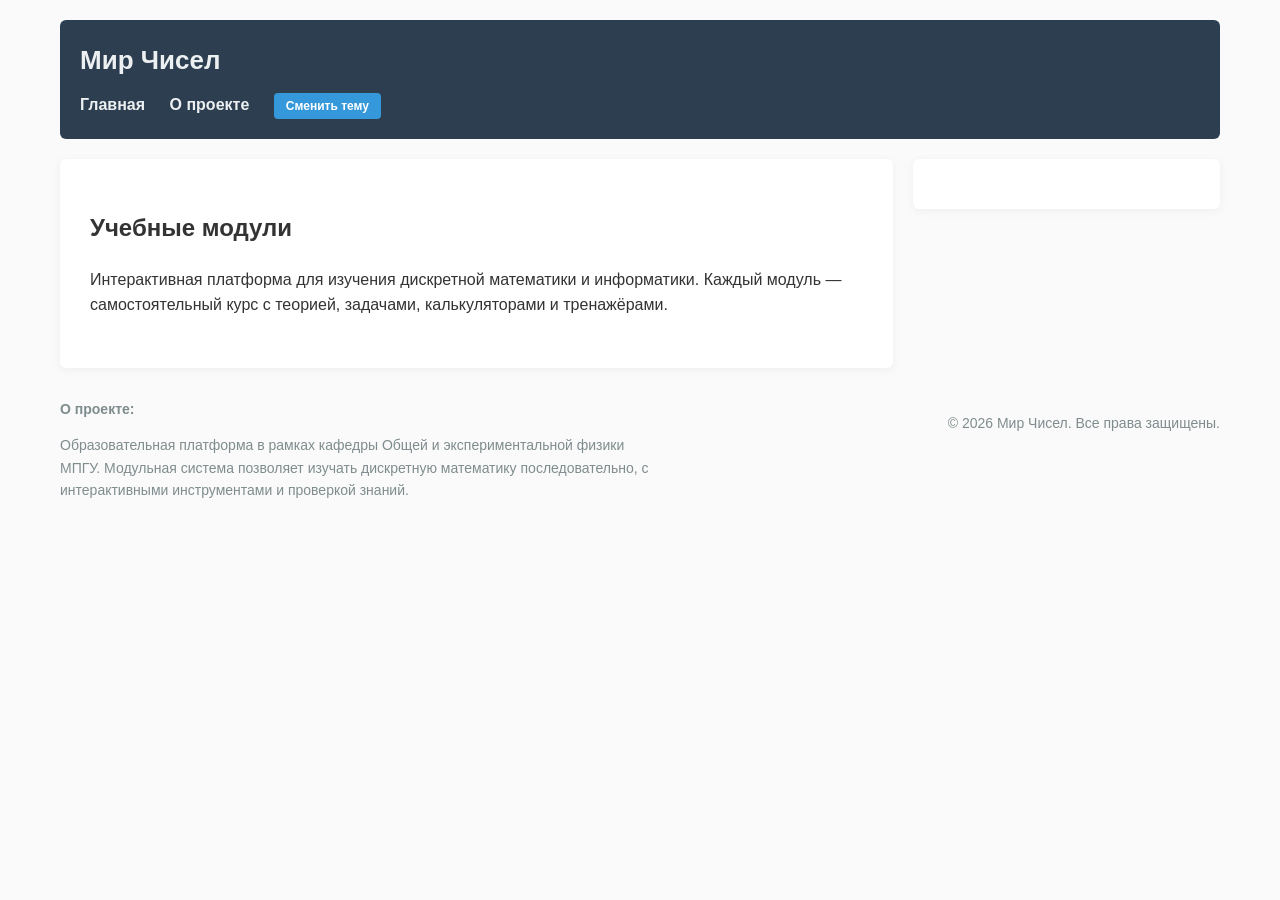
==== commit d62ebebe: "Добавление модулей добавил модули по теории графов и алгебре логики" ====
--- a/index.html
+++ b/index.html
@@ -44,12 +44,12 @@
                 <ul>
                     <li><strong>Полный курс систем счисления</strong> — 17 занятий с теорией, практикой и инструментами.</li>
                     <li><strong>Квантовый компьютер</strong> — интенсив из 9 занятий по геометрии квантовых вычислений.</li>
+                    <li><strong>Алгебра логики</strong> — 10 занятий: от высказываний до синтеза схем.</li>
+                    <li><strong>Теория графов</strong> — 10 занятий: обходы, кратчайшие пути, остовные деревья.</li>
                 </ul>
                 <h3>Что появится в будущем</h3>
                 <ul>
                     <li>Конечные автоматы и регулярные языки.</li>
-                    <li>Теория графов и алгоритмы на графах.</li>
-                    <li>Алгебра логики и минимизация булевых функций.</li>
                     <li>Комбинаторика и дискретная вероятность.</li>
                     <li>Теория кодирования и помехоустойчивые коды.</li>
                 </ul>
@@ -134,6 +134,75 @@
                 </section>
             </section>
 
+            <section id="page-tools-boolean-algebra" class="page">
+                <h2>Тренажёр по алгебре логики</h2>
+                <p><button class="btn btn-secondary" onclick="switchPage('module-boolean-algebra')">← К модулю «Алгебра логики»</button></p>
+
+                <section class="quiz-box">
+                    <p>Тренажёр охватывает 4 типа задач: вычисление выражений, закон де Моргана, подсчёт единиц в таблице истинности, упрощение выражений.</p>
+                    <p>Счёт: <strong id="logic-score">0</strong> правильно / <span id="logic-total">0</span> попыток</p>
+                    <p class="trainer-task" id="logic-task">Загрузка задания…</p>
+                    <div id="logic-options"></div>
+                    <p class="quiz-status" id="logic-feedback"></p>
+                    <details id="logic-hint" class="quiz-hint">
+                        <summary>Показать подсказку</summary>
+                        <p id="logic-hint-text"></p>
+                    </details>
+                    <p><button class="btn btn-secondary" onclick="newLogicTask()">Пропустить</button></p>
+                </section>
+
+                <hr>
+
+                <section>
+                    <h3>Шпаргалка по логике</h3>
+                    <table>
+                        <thead><tr><th>Операция</th><th>Обозначение</th><th>Истинна, когда</th></tr></thead>
+                        <tbody>
+                            <tr><td>NOT</td><td>¬A</td><td>A ложно</td></tr>
+                            <tr><td>AND</td><td>A ∧ B</td><td>оба истинны</td></tr>
+                            <tr><td>OR</td><td>A ∨ B</td><td>хотя бы один истинен</td></tr>
+                            <tr><td>XOR</td><td>A ⊕ B</td><td>A ≠ B</td></tr>
+                            <tr><td>Импликация</td><td>A → B</td><td>A ложно или B истинно</td></tr>
+                        </tbody>
+                    </table>
+                </section>
+            </section>
+
+            <section id="page-tools-graphs" class="page">
+                <h2>Тренажёр по теории графов</h2>
+                <p><button class="btn btn-secondary" onclick="switchPage('module-graphs')">← К модулю «Теория графов»</button></p>
+
+                <section class="quiz-box">
+                    <p>Тренажёр охватывает 4 типа задач: подсчёт суммы степеней, число рёбер по матрице смежности, определение двудольности, кратчайший путь.</p>
+                    <p>Счёт: <strong id="graph-score">0</strong> правильно / <span id="graph-total">0</span> попыток</p>
+                    <p class="trainer-task" id="graph-task">Загрузка задания…</p>
+                    <div id="graph-options"></div>
+                    <p class="quiz-status" id="graph-feedback"></p>
+                    <details id="graph-hint" class="quiz-hint">
+                        <summary>Показать подсказку</summary>
+                        <p id="graph-hint-text"></p>
+                    </details>
+                    <p><button class="btn btn-secondary" onclick="newGraphTask()">Пропустить</button></p>
+                </section>
+
+                <hr>
+
+                <section>
+                    <h3>Шпаргалка по графам</h3>
+                    <table>
+                        <thead><tr><th>Понятие</th><th>Формула / идея</th></tr></thead>
+                        <tbody>
+                            <tr><td>Сумма степеней</td><td>= 2 × (число рёбер)</td></tr>
+                            <tr><td>Дерево</td><td>n вершин, n−1 рёбер, без циклов</td></tr>
+                            <tr><td>Двудольность</td><td>Все циклы чётной длины</td></tr>
+                            <tr><td>Эйлеров цикл</td><td>Все степени чётные</td></tr>
+                            <tr><td>Кратчайший путь</td><td>Алгоритм Дейкстры</td></tr>
+                            <tr><td>MST</td><td>Краскал (O(E log E)) или Прим</td></tr>
+                        </tbody>
+                    </table>
+                </section>
+            </section>
+
             <div id="modules-container"></div>
             <div id="lessons-container"></div>
         </main>
@@ -151,11 +220,4 @@
         </section>
     </footer>
 
-    <script src="modules.js"></script>
-    <script src="course-loader.js"></script>
-    <script src="renderer.js"></script>
-    <script src="quantum-diagrams.js"></script>
-    <script src="quantum-gates-trainer.js"></script>
-    <script src="script.js"></script>
-</body>
-</html>
+    <script src="modules.js">
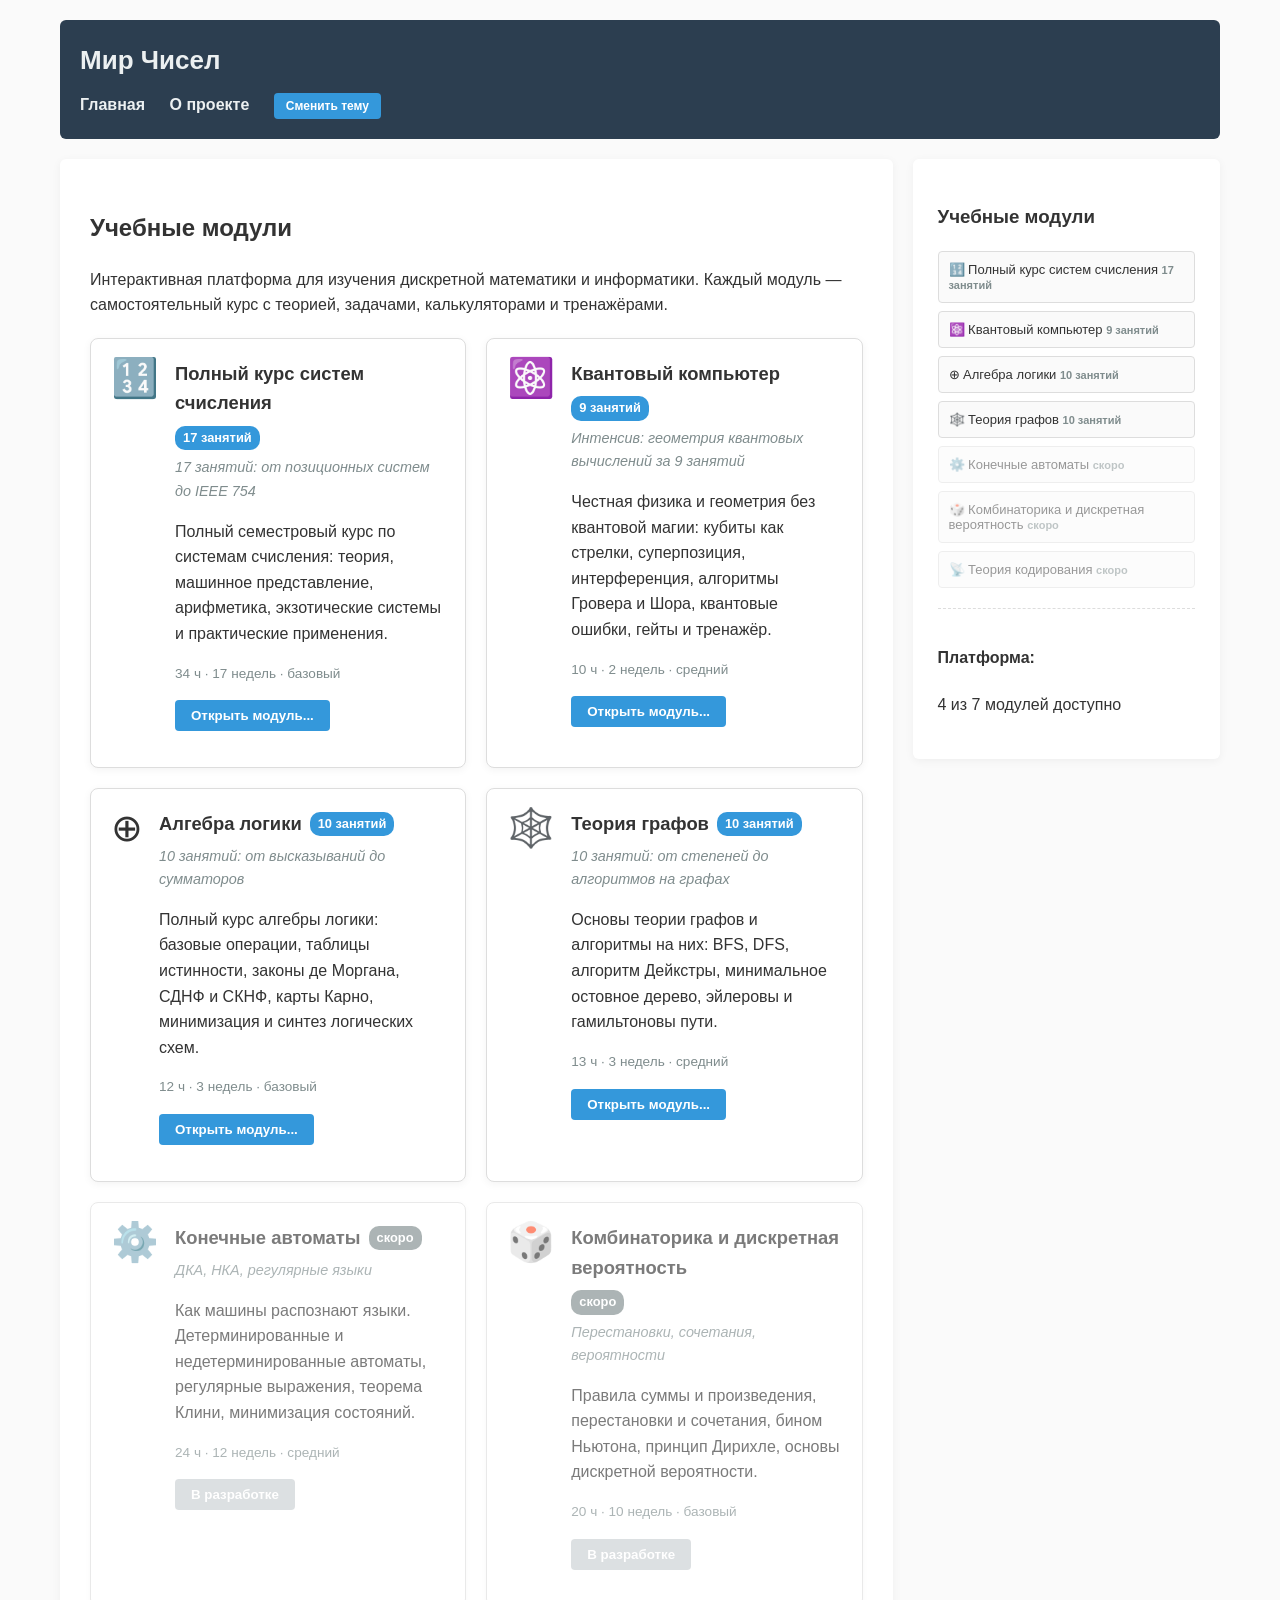
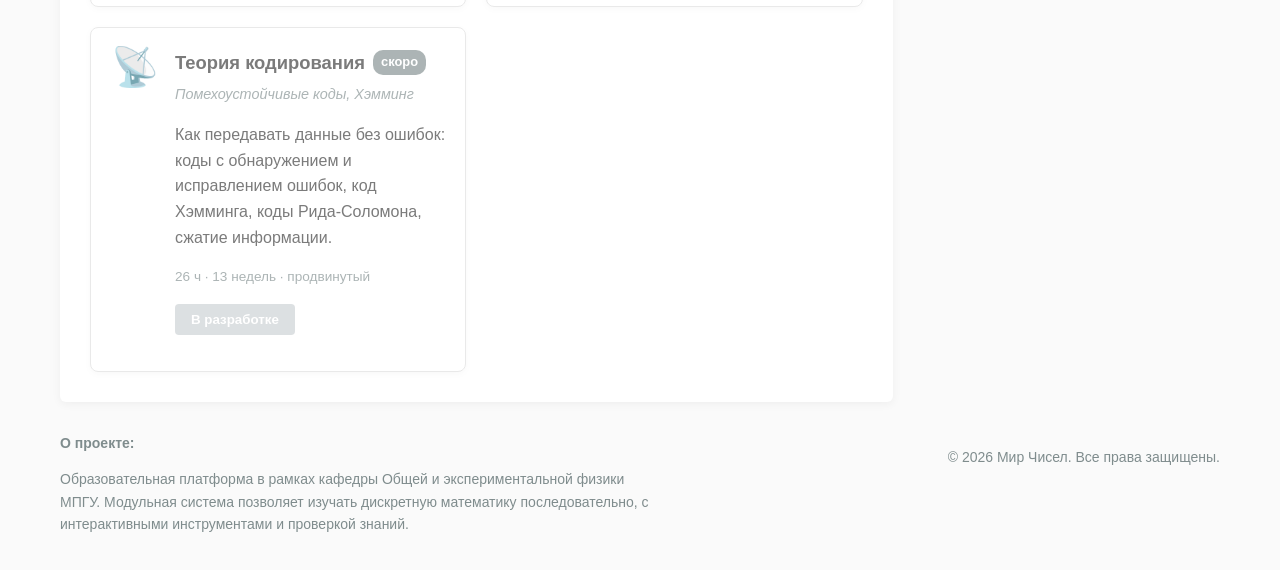
==== commit ee6bd45e: "Поправил графы и логику" ====
--- a/index.html
+++ b/index.html
@@ -216,8 +216,17 @@
                 <strong>О проекте:</strong>
                 <p>Образовательная платформа в рамках кафедры Общей и экспериментальной физики МПГУ. Модульная система позволяет изучать дискретную математику последовательно, с интерактивными инструментами и проверкой знаний.</p>
             </article>
-            <p class="copyright">&copy; 2026 Мир Чисел. Все права защищены.</p>
+            <p class="copyright">© 2026 Мир Чисел. Все права защищены.</p>
         </section>
     </footer>
 
-    <script src="modules.js">+    <script src="modules.js"></script>
+    <script src="course-loader.js"></script>
+    <script src="renderer.js"></script>
+    <script src="quantum-diagrams.js"></script>
+    <script src="quantum-gates-trainer.js"></script>
+    <script src="logic-trainer.js"></script>
+    <script src="graphs-trainer.js"></script>
+    <script src="script.js"></script>
+</body>
+</html>
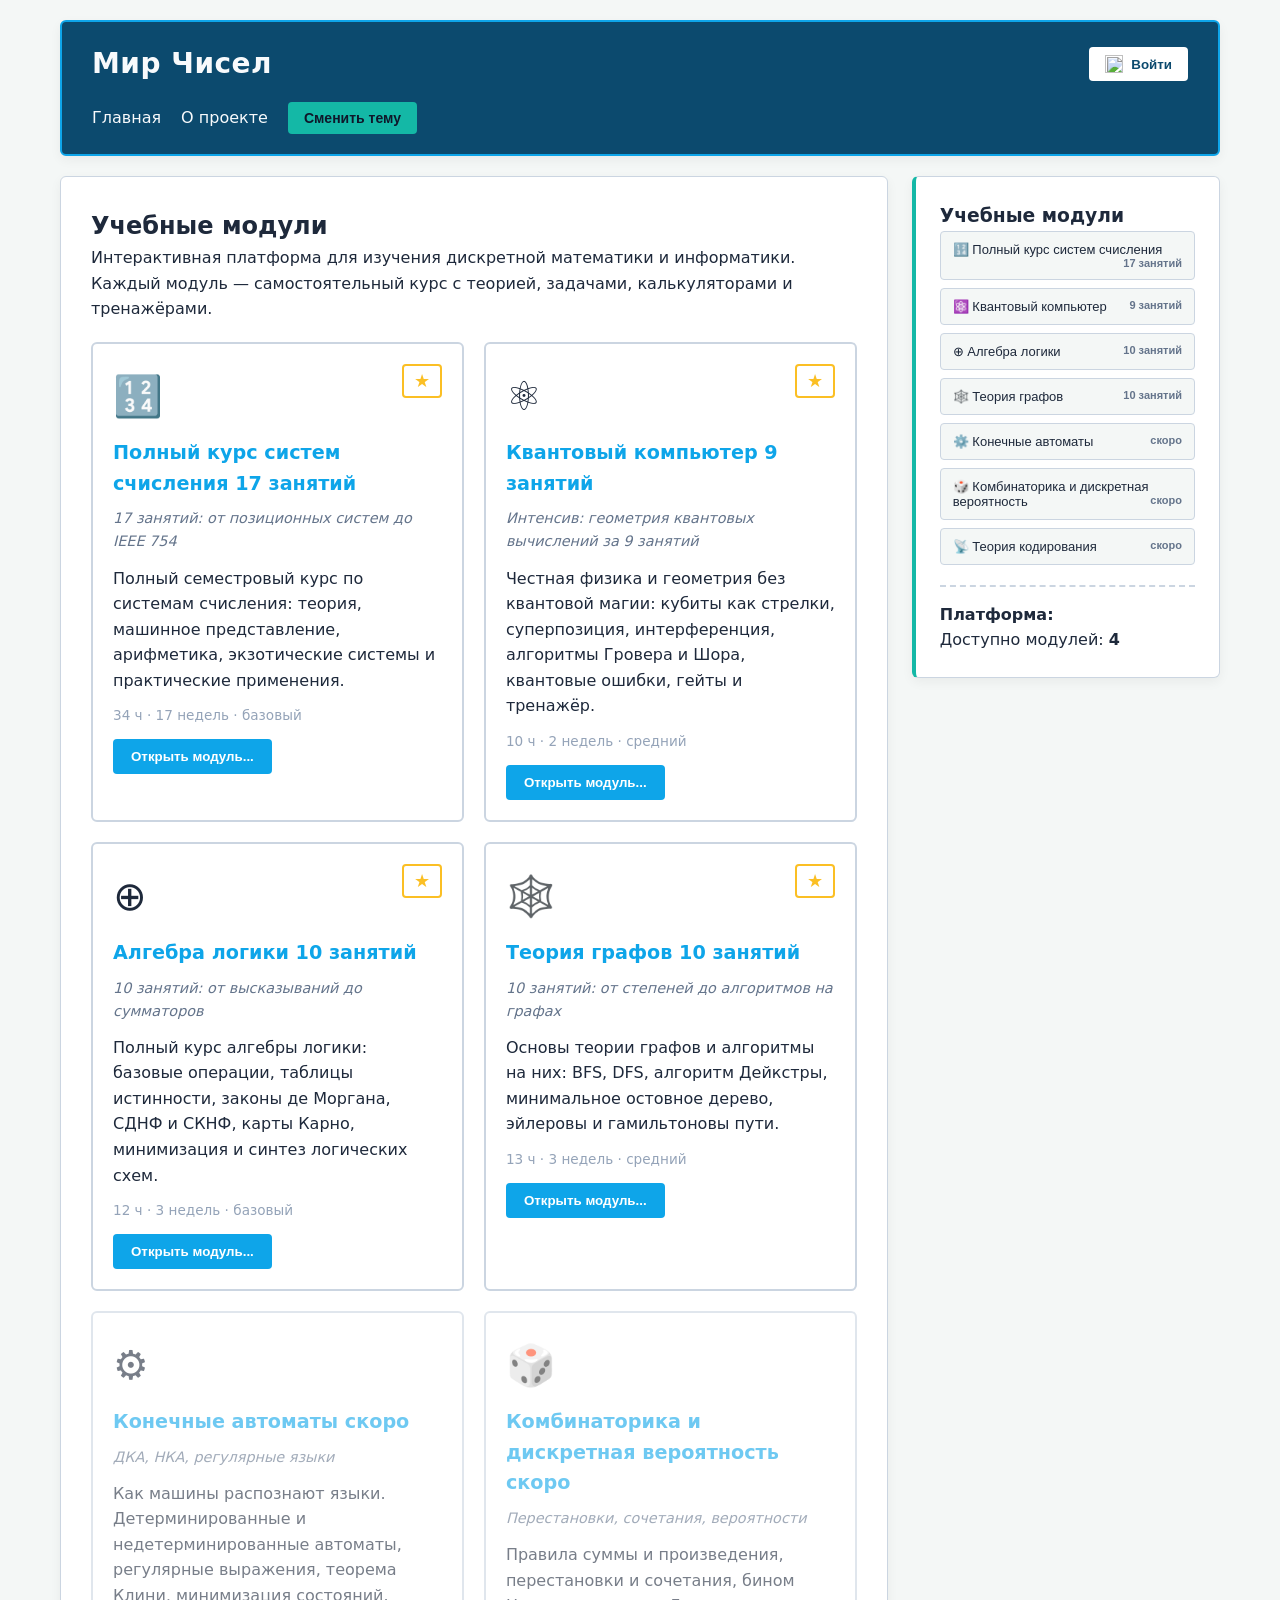
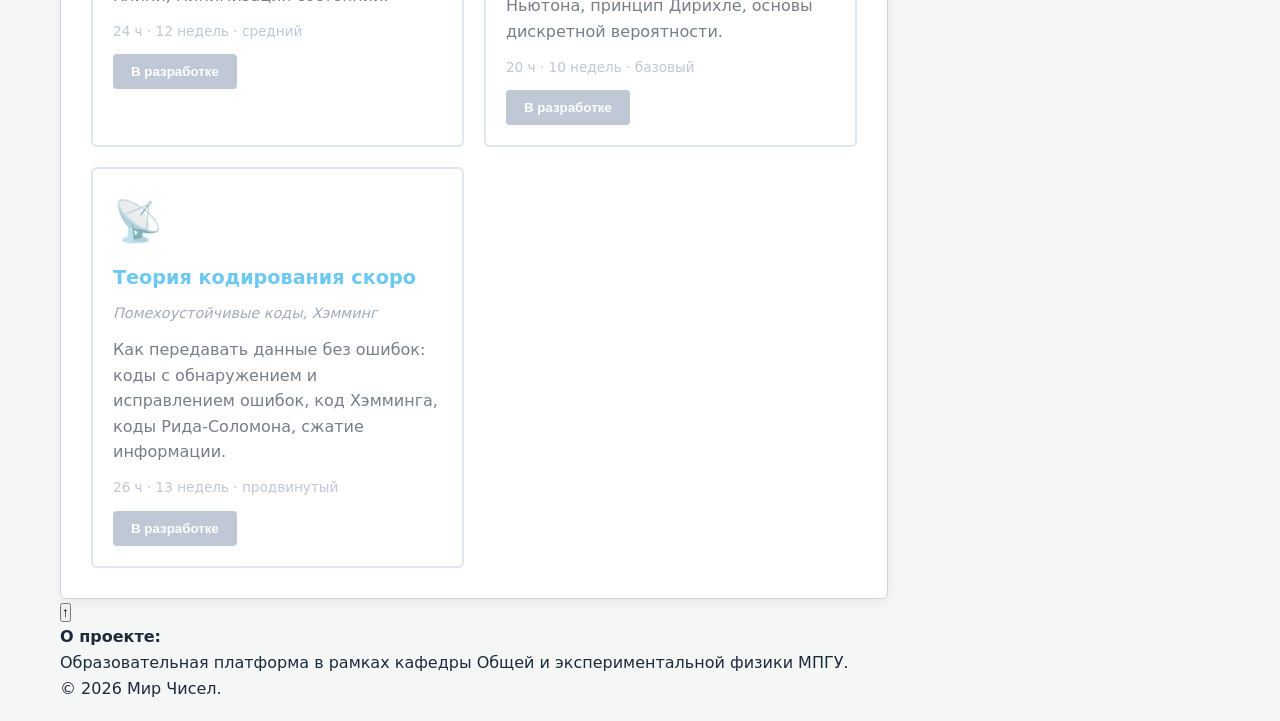
==== commit dbbe6e35: "Интерфейс и фикс авторизации Починил базы данных и авторизацию. Добавил пользовательский инструмента" ====
--- a/index.html
+++ b/index.html
@@ -3,19 +3,16 @@
 <head>
     <meta charset="UTF-8">
     <meta name="viewport" content="width=device-width, initial-scale=1.0">
-    <meta name="description" content="Учебная платформа кафедры Общей и экспериментальной физики МПГУ. Интерактивные модули по дискретной математике.">
-    <meta name="color-scheme" content="light dark">
-    <meta property="og:title" content="Мир Чисел — платформа учебных модулей">
-    <meta property="og:description" content="Интерактивные модули по системам счисления, автоматам, графам и алгебре логики.">
-    <meta property="og:type" content="website">
-    <meta name="twitter:card" content="summary_large_image">
     <title>Мир Чисел | Образовательная платформа</title>
     <link rel="stylesheet" href="style.css">
 </head>
 <body>
 
     <header>
-        <h1>Мир Чисел</h1>
+        <div class="header-top">
+            <h1>Мир Чисел</h1>
+            <div id="auth-container"></div>
+        </div>
         <nav>
             <ul>
                 <li><span class="nav-link font-bold" onclick="switchPage('home')">Главная</span></li>
@@ -39,34 +36,21 @@
 
             <section id="page-about" class="page">
                 <h2>О платформе</h2>
-                <p>«Мир Чисел» — учебный проект кафедры Общей и экспериментальной физики МПГУ. Платформа развивается как набор независимых модулей, каждый из которых посвящён отдельной теме дискретной математики и теоретической информатики.</p>
-                <h3>Что уже доступно</h3>
-                <ul>
-                    <li><strong>Полный курс систем счисления</strong> — 17 занятий с теорией, практикой и инструментами.</li>
-                    <li><strong>Квантовый компьютер</strong> — интенсив из 9 занятий по геометрии квантовых вычислений.</li>
-                    <li><strong>Алгебра логики</strong> — 10 занятий: от высказываний до синтеза схем.</li>
-                    <li><strong>Теория графов</strong> — 10 занятий: обходы, кратчайшие пути, остовные деревья.</li>
-                </ul>
-                <h3>Что появится в будущем</h3>
-                <ul>
-                    <li>Конечные автоматы и регулярные языки.</li>
-                    <li>Комбинаторика и дискретная вероятность.</li>
-                    <li>Теория кодирования и помехоустойчивые коды.</li>
-                </ul>
-                <h3>Технологии</h3>
-                <p>Платформа построена на чистом HTML, CSS и JavaScript без внешних зависимостей. Данные курсов подгружаются лениво — только когда открывается соответствующий модуль.</p>
+                <p>«Мир Чисел» — учебный проект кафедры Общей и экспериментальной физики МПГУ.</p>
+            </section>
+
+            <section id="page-profile" class="page">
+                <div id="profile-content"></div>
             </section>
 
             <section id="page-tools-numeral-systems" class="page">
                 <h2>Инструменты курса</h2>
-                <p><button class="btn btn-secondary" onclick="switchPage('module-numeral-systems')">← К курсу систем счисления</button></p>
-
+                <p><button class="btn btn-secondary" onclick="switchPage('module-numeral-systems')">← К курсу</button></p>
                 <section class="calculator-box">
                     <h3>Быстрый перевод в 2 / 8 / 16</h3>
-                    <p><label for="dec-input">Десятичное число:</label>
-                    <input type="number" id="dec-input" placeholder="Например: 255" min="0" oninput="calculateSystems()"></p>
+                    <p><label for="dec-input">Число:</label>
+                    <input type="number" id="dec-input" placeholder="255" min="0" oninput="calculateSystems()"></p>
                     <table class="calc-results-table">
-                        <thead><tr><th>Система</th><th>Результат</th></tr></thead>
                         <tbody>
                             <tr><td><strong>Двоичная (2)</strong></td><td><code id="res-bin">0</code></td></tr>
                             <tr><td><strong>Восьмеричная (8)</strong></td><td><code id="res-oct">0</code></td></tr>
@@ -74,132 +58,50 @@
                         </tbody>
                     </table>
                 </section>
-
                 <hr>
-
                 <section class="calculator-box">
-                    <h3>Универсальный переводчик (2–36, дроби, шаги)</h3>
+                    <h3>Универсальный переводчик</h3>
                     <div class="calc-controls">
-                        <label>Число<input type="text" id="calc-number" value="255" autocomplete="off"></label>
-                        <label>Из основания<input type="number" id="calc-from" value="10" min="2" max="36"></label>
-                        <label>В основание<input type="number" id="calc-to" value="2" min="2" max="36"></label>
+                        <label>Число<input type="text" id="calc-number" value="255"></label>
+                        <label>Из<input type="number" id="calc-from" value="10" min="2" max="36"></label>
+                        <label>В<input type="number" id="calc-to" value="2" min="2" max="36"></label>
                     </div>
                     <p class="calc-result">Результат: <code id="calc-result">—</code></p>
                     <p class="calc-error" id="calc-error"></p>
-                    <details><summary>Показать пошаговое решение</summary><div id="calc-steps" class="code-text"></div></details>
-                </section>
-
-                <hr>
-
-                <section class="quiz-box">
-                    <h3>Тренажёр перевода чисел</h3>
-                    <p>Счёт: <strong id="trainer-score">0</strong> правильно / <span id="trainer-total">0</span> попыток</p>
-                    <p class="trainer-task" id="trainer-task">Загрузка задания…</p>
-                    <p>
-                        <input type="text" id="trainer-input" placeholder="Введите ответ" autocomplete="off">
-                        <button class="btn" onclick="checkTrainer()">Проверить</button>
-                        <button class="btn btn-secondary" onclick="newTrainerTask()">Пропустить</button>
-                    </p>
-                    <p class="quiz-status" id="trainer-feedback"></p>
+                    <details><summary>Решение</summary><div id="calc-steps" class="code-text"></div></details>
                 </section>
             </section>
 
             <section id="page-tools-quantum-computer" class="page">
                 <h2>Тренажёр по квантовым гейтам</h2>
-                <p><button class="btn btn-secondary" onclick="switchPage('module-quantum-computer')">← К модулю «Квантовый компьютер»</button></p>
-
+                <p><button class="btn btn-secondary" onclick="switchPage('module-quantum-computer')">← К модулю</button></p>
                 <section class="quiz-box">
-                    <p>Каждая задача показывает гейт и входное состояние. Выберите правильный результат.</p>
-                    <p>Счёт: <strong id="gate-score">0</strong> правильно / <span id="gate-total">0</span> попыток</p>
-                    <p class="trainer-task" id="gate-task">Загрузка задания…</p>
+                    <p>Счёт: <strong id="gate-score">0</strong> / <span id="gate-total">0</span></p>
+                    <p class="trainer-task" id="gate-task">Загрузка…</p>
                     <div id="gate-options"></div>
                     <p class="quiz-status" id="gate-feedback"></p>
-                    <p><button class="btn btn-secondary" onclick="newGateTask()">Пропустить</button></p>
-                </section>
-
-                <hr>
-
-                <section>
-                    <h3>Шпаргалка по гейтам</h3>
-                    <table>
-                        <thead><tr><th>Гейт</th><th>Действие</th><th>Пример</th></tr></thead>
-                        <tbody>
-                            <tr><td>X</td><td>Переворот значения</td><td>|0⟩ → |1⟩</td></tr>
-                            <tr><td>Z</td><td>Переворот фазы</td><td>|1⟩ → −|1⟩</td></tr>
-                            <tr><td>H</td><td>Суперпозиция</td><td>|0⟩ → (|0⟩+|1⟩)/√2</td></tr>
-                            <tr><td>CNOT</td><td>Управляемый NOT</td><td>|10⟩ → |11⟩</td></tr>
-                            <tr><td>CZ</td><td>Управляемый Z</td><td>|11⟩ → −|11⟩</td></tr>
-                        </tbody>
-                    </table>
                 </section>
             </section>
 
             <section id="page-tools-boolean-algebra" class="page">
                 <h2>Тренажёр по алгебре логики</h2>
-                <p><button class="btn btn-secondary" onclick="switchPage('module-boolean-algebra')">← К модулю «Алгебра логики»</button></p>
-
+                <p><button class="btn btn-secondary" onclick="switchPage('module-boolean-algebra')">← К модулю</button></p>
                 <section class="quiz-box">
-                    <p>Тренажёр охватывает 4 типа задач: вычисление выражений, закон де Моргана, подсчёт единиц в таблице истинности, упрощение выражений.</p>
-                    <p>Счёт: <strong id="logic-score">0</strong> правильно / <span id="logic-total">0</span> попыток</p>
-                    <p class="trainer-task" id="logic-task">Загрузка задания…</p>
+                    <p>Счёт: <strong id="logic-score">0</strong> / <span id="logic-total">0</span></p>
+                    <p class="trainer-task" id="logic-task">Загрузка…</p>
                     <div id="logic-options"></div>
                     <p class="quiz-status" id="logic-feedback"></p>
-                    <details id="logic-hint" class="quiz-hint">
-                        <summary>Показать подсказку</summary>
-                        <p id="logic-hint-text"></p>
-                    </details>
-                    <p><button class="btn btn-secondary" onclick="newLogicTask()">Пропустить</button></p>
-                </section>
-
-                <hr>
-
-                <section>
-                    <h3>Шпаргалка по логике</h3>
-                    <table>
-                        <thead><tr><th>Операция</th><th>Обозначение</th><th>Истинна, когда</th></tr></thead>
-                        <tbody>
-                            <tr><td>NOT</td><td>¬A</td><td>A ложно</td></tr>
-                            <tr><td>AND</td><td>A ∧ B</td><td>оба истинны</td></tr>
-                            <tr><td>OR</td><td>A ∨ B</td><td>хотя бы один истинен</td></tr>
-                            <tr><td>XOR</td><td>A ⊕ B</td><td>A ≠ B</td></tr>
-                            <tr><td>Импликация</td><td>A → B</td><td>A ложно или B истинно</td></tr>
-                        </tbody>
-                    </table>
                 </section>
             </section>
 
             <section id="page-tools-graphs" class="page">
                 <h2>Тренажёр по теории графов</h2>
-                <p><button class="btn btn-secondary" onclick="switchPage('module-graphs')">← К модулю «Теория графов»</button></p>
-
+                <p><button class="btn btn-secondary" onclick="switchPage('module-graphs')">← К модулю</button></p>
                 <section class="quiz-box">
-                    <p>Тренажёр охватывает 4 типа задач: подсчёт суммы степеней, число рёбер по матрице смежности, определение двудольности, кратчайший путь.</p>
-                    <p>Счёт: <strong id="graph-score">0</strong> правильно / <span id="graph-total">0</span> попыток</p>
-                    <p class="trainer-task" id="graph-task">Загрузка задания…</p>
+                    <p>Счёт: <strong id="graph-score">0</strong> / <span id="graph-total">0</span></p>
+                    <p class="trainer-task" id="graph-task">Загрузка…</p>
                     <div id="graph-options"></div>
                     <p class="quiz-status" id="graph-feedback"></p>
-                    <details id="graph-hint" class="quiz-hint">
-                        <summary>Показать подсказку</summary>
-                        <p id="graph-hint-text"></p>
-                    </details>
-                    <p><button class="btn btn-secondary" onclick="newGraphTask()">Пропустить</button></p>
-                </section>
-
-                <hr>
-
-                <section>
-                    <h3>Шпаргалка по графам</h3>
-                    <table>
-                        <thead><tr><th>Понятие</th><th>Формула / идея</th></tr></thead>
-                        <tbody>
-                            <tr><td>Сумма степеней</td><td>= 2 × (число рёбер)</td></tr>
-                            <tr><td>Дерево</td><td>n вершин, n−1 рёбер, без циклов</td></tr>
-                            <tr><td>Двудольность</td><td>Все циклы чётной длины</td></tr>
-                            <tr><td>Эйлеров цикл</td><td>Все степени чётные</td></tr>
-                            <tr><td>Кратчайший путь</td><td>Алгоритм Дейкстры</td></tr>
-                            <tr><td>MST</td><td>Краскал (O(E log E)) или Прим</td></tr>
-                        </tbody>
-                    </table>
                 </section>
             </section>
 
@@ -214,12 +116,13 @@
         <section class="footer-layout">
             <article class="project-info">
                 <strong>О проекте:</strong>
-                <p>Образовательная платформа в рамках кафедры Общей и экспериментальной физики МПГУ. Модульная система позволяет изучать дискретную математику последовательно, с интерактивными инструментами и проверкой знаний.</p>
+                <p>Образовательная платформа в рамках кафедры Общей и экспериментальной физики МПГУ.</p>
             </article>
-            <p class="copyright">© 2026 Мир Чисел. Все права защищены.</p>
+            <p class="copyright">&copy; 2026 Мир Чисел.</p>
         </section>
     </footer>
 
+    <script type="module" src="db.js"></script>
     <script src="modules.js"></script>
     <script src="course-loader.js"></script>
     <script src="renderer.js"></script>
@@ -227,6 +130,8 @@
     <script src="quantum-gates-trainer.js"></script>
     <script src="logic-trainer.js"></script>
     <script src="graphs-trainer.js"></script>
+    <script src="auth.js"></script>
+    <script src="moderator.js"></script>
     <script src="script.js"></script>
 </body>
 </html>
--- a/style.css
+++ b/style.css
@@ -1,38 +1,37 @@
-/* ============================================================
-   БЛОК 1. Базовые стили (не трогаем — это исходник)
-   ============================================================ */
-*, *::before, *::after { box-sizing: border-box; }
+*, *::before, *::after { box-sizing: border-box; margin: 0; padding: 0; }
 
 :root {
-    --bg-color: #fafafa;
+    --bg-color: #f4f7f6;
     --main-bg: #ffffff;
-    --text-color: #333333;
-    --header-bg: #2c3e50;
-    --header-text: #ecf0f1;
-    --border-color: #dddddd;
-    --accent-color: #3498db;
-    --accent-hover: #2980b9;
-    --box-shadow: rgba(0,0,0,0.05);
-    --quiz-bg: #ebf5fb;
-    --quiz-border: #aed6f1;
+    --text-color: #1e293b;
+    --header-bg: #0c4a6e;
+    --header-text: #f8fafc;
+    --border-color: #cbd5e1;
+    --accent-color: #0ea5e9;
+    --accent-hover: #0284c7;
+    --accent-secondary: #14b8a6;
+    --box-shadow: rgba(0, 0, 0, 0.05);
+    --quiz-bg: #f0fdfa;
+    --quiz-border: #99f6e4;
 }
 
 [data-theme="dark"] {
-    --bg-color: #1a1a1a;
-    --main-bg: #2d2d2d;
-    --text-color: #f5f5f5;
-    --header-bg: #111111;
-    --header-text: #ffffff;
-    --border-color: #444444;
-    --accent-color: #e74c3c;
-    --accent-hover: #c0392b;
-    --box-shadow: rgba(0,0,0,0.3);
-    --quiz-bg: #3a3a3a;
-    --quiz-border: #555555;
+    --bg-color: #0f172a;
+    --main-bg: #1e293b;
+    --text-color: #f8fafc;
+    --header-bg: #020617;
+    --header-text: #f8fafc;
+    --border-color: #334155;
+    --accent-color: #38bdf8;
+    --accent-hover: #0ea5e9;
+    --accent-secondary: #2dd4bf;
+    --box-shadow: rgba(0, 0, 0, 0.3);
+    --quiz-bg: #134e4a;
+    --quiz-border: #0f766e;
 }
 
 body {
-    font-family: sans-serif;
+    font-family: 'Segoe UI', system-ui, sans-serif;
     line-height: 1.6;
     color: var(--text-color);
     background-color: var(--bg-color);
@@ -42,304 +41,148 @@
     transition: background 0.3s, color 0.3s;
 }
 
-header {
-    background: var(--header-bg);
-    color: var(--header-text);
-    padding: 20px;
-    border-radius: 6px;
-    margin-bottom: 20px;
-}
+header { background: var(--header-bg); color: var(--header-text); padding: 20px 30px; border-radius: 6px; margin-bottom: 20px; border: 2px solid var(--accent-color); box-shadow: 0 4px 12px var(--box-shadow); }
+.header-top { display: flex; justify-content: space-between; align-items: center; margin-bottom: 15px; }
+header h1 { font-size: 28px; margin: 0; letter-spacing: 0.5px; }
+nav ul { list-style-type: none; display: flex; gap: 20px; align-items: center; }
+.nav-link { color: var(--header-text); text-decoration: none; cursor: pointer; font-weight: 500; transition: color 0.2s; }
+.nav-link:hover { color: var(--accent-secondary); }
+.theme-toggle { background: var(--accent-secondary); color: #0f172a; border: none; padding: 8px 16px; cursor: pointer; border-radius: 4px; font-size: 14px; font-weight: bold; transition: background 0.2s; }
+.theme-toggle:hover { background: #0d9488; color: #fff; }
 
-header h1 { margin: 0 0 10px 0; font-size: 26px; }
-nav ul { list-style-type: none; padding: 0; margin: 0; }
-nav ul li { display: inline; margin-right: 20px; }
+.user-profile { display: flex; align-items: center; gap: 12px; background: rgba(255, 255, 255, 0.1); padding: 6px 12px; border-radius: 4px; border: 1px solid rgba(255, 255, 255, 0.2); cursor: pointer; transition: background 0.2s; }
+.user-profile:hover { background: rgba(255, 255, 255, 0.2); }
+.user-avatar { width: 32px; height: 32px; border-radius: 50%; }
+.btn-logout { background: none; border: none; color: #ccc; cursor: pointer; font-size: 16px; font-weight: bold; padding-left: 8px; }
+.btn-logout:hover { color: #f87171; }
+.btn-login { background: #fff; color: var(--header-bg); padding: 8px 16px; border-radius: 4px; text-decoration: none; font-weight: bold; display: flex; align-items: center; gap: 8px; cursor: pointer; border: none; transition: transform 0.2s; }
+.btn-login:hover { transform: scale(1.05); }
 
-.nav-link { color: var(--header-text); text-decoration: none; cursor: pointer; }
-.nav-link:hover { text-decoration: underline; color: var(--accent-color); }
-.font-bold { font-weight: bold; }
-
-.theme-toggle {
-    background: var(--accent-color);
-    color: #fff;
-    border: none;
-    padding: 6px 12px;
-    cursor: pointer;
-    border-radius: 4px;
-    font-size: 12px;
-    font-weight: bold;
-}
-
-wrapper {
-    display: flex;
-    gap: 20px;
-    align-items: flex-start;
-    flex-direction: row-reverse;
-}
-
-main {
-    flex: 3;
-    background: var(--main-bg);
-    padding: 30px;
-    border-radius: 6px;
-    box-shadow: 0 2px 10px var(--box-shadow);
-    min-width: 0;
-}
-
-aside {
-    flex: 1;
-    background: var(--main-bg);
-    padding: 25px;
-    border-radius: 6px;
-    box-shadow: 0 2px 10px var(--box-shadow);
-    position: sticky;
-    top: 20px;
-}
+wrapper { display: flex; gap: 24px; align-items: flex-start; flex-direction: row-reverse; }
+main { flex: 3; background: var(--main-bg); padding: 30px; border-radius: 6px; border: 1px solid var(--border-color); box-shadow: 0 4px 12px var(--box-shadow); min-width: 0; }
+aside { flex: 1; background: var(--main-bg); padding: 24px; border-radius: 6px; border: 1px solid var(--border-color); box-shadow: 0 4px 12px var(--box-shadow); position: sticky; top: 20px; border-left: 4px solid var(--accent-secondary); }
 
 section.page { display: none; }
-section.page.active { display: block; }
+section.page.active { display: block; animation: fadeIn 0.3s ease; }
+@keyframes fadeIn { from { opacity: 0; transform: translateY(5px); } to { opacity: 1; transform: translateY(0); } }
 
-.btn { background: var(--accent-color); color: #fff; border: none; padding: 8px 16px; cursor: pointer; border-radius: 4px; font-weight: bold; }
+#modules-grid { display: grid; grid-template-columns: repeat(auto-fill, minmax(320px, 1fr)); gap: 20px; margin-top: 20px; }
+.module-card { display: flex; flex-direction: column; background: var(--main-bg); border: 2px solid var(--border-color); border-radius: 6px; padding: 20px; transition: all 0.2s; position: relative; }
+.module-card:hover { border-color: var(--accent-color); transform: translateY(-3px); box-shadow: 0 8px 16px var(--box-shadow); }
+.module-card.soon { opacity: 0.6; }
+.module-icon { font-size: 2.5rem; margin-bottom: 10px; }
+.module-body h3 { font-size: 1.2rem; margin-bottom: 8px; color: var(--accent-color); }
+.module-subtitle { font-size: 0.9rem; color: #64748b; margin-bottom: 12px; font-style: italic; }
+.module-meta { font-size: 0.85rem; color: #94a3b8; margin: 12px 0; }
+
+.lessons-grid { display: grid; grid-template-columns: repeat(auto-fill, minmax(280px, 1fr)); gap: 16px; margin-top: 20px; }
+.lesson-card { background: var(--bg-color); border: 1px solid var(--border-color); border-radius: 6px; padding: 16px; transition: border-color 0.2s; }
+.lesson-card:hover { border-color: var(--accent-secondary); }
+.lesson-card h4 { color: var(--accent-color); margin-bottom: 6px; font-size: 1rem; }
+
+.btn { background: var(--accent-color); color: #fff; border: none; padding: 10px 18px; cursor: pointer; border-radius: 4px; font-weight: 600; transition: background 0.2s, transform 0.1s; display: inline-block; text-align: center; text-decoration: none; }
 .btn:hover { background: var(--accent-hover); }
-.btn-secondary { background: transparent; color: var(--accent-color); border: 1px solid var(--accent-color); }
+.btn:active { transform: scale(0.97); }
+.btn-secondary { background: transparent; color: var(--accent-color); border: 2px solid var(--accent-color); }
 .btn-secondary:hover { background: var(--accent-color); color: #fff; }
-.btn-disabled { background: #bdc3c7 !important; cursor: not-allowed; opacity: 0.8; }
+.btn-danger { background: #ef4444; }
+.btn-danger:hover { background: #dc2626; }
+.btn-disabled { background: #94a3b8 !important; cursor: not-allowed; }
+.btn-fav { background: transparent; color: #fbbf24; border: 2px solid #fbbf24; padding: 4px 10px; border-radius: 4px; cursor: pointer; font-size: 18px; position: absolute; top: 20px; right: 20px; z-index: 10; }
+.btn-fav.active { background: #fbbf24; color: #fff; }
 
-.aside-btn {
-    display: block;
-    width: 100%;
-    background: var(--bg-color);
-    color: var(--text-color);
-    border: 1px solid var(--border-color);
-    padding: 10px;
-    margin-bottom: 8px;
-    cursor: pointer;
-    text-align: left;
-    border-radius: 4px;
-    font-size: 13px;
-    transition: background 0.2s;
-}
-.aside-btn:hover { border-color: var(--accent-color); background: var(--main-bg); }
-.aside-btn.active { border-color: var(--accent-color); background: var(--quiz-bg); font-weight: bold; }
-.aside-btn.soon { opacity: 0.5; cursor: not-allowed; }
-.aside-btn.reset { margin-top: 8px; color: #c0392b; border-color: #c0392b; text-align: center; font-size: 12px; }
-.aside-btn.reset:hover { background: #c0392b; color: #fff; }
+.aside-btn { display: block; width: 100%; background: var(--bg-color); color: var(--text-color); border: 1px solid var(--border-color); padding: 10px 12px; margin-bottom: 8px; cursor: pointer; text-align: left; border-radius: 4px; font-size: 13px; font-weight: 500; transition: all 0.2s; }
+.aside-btn:hover { border-color: var(--accent-secondary); background: #fff; }
+.aside-btn.active { border-color: var(--accent-color); background: var(--quiz-bg); color: var(--accent-color); font-weight: bold; }
+.aside-btn.reset { margin-top: 15px; color: #ef4444; border-color: #fca5a5; text-align: center; }
+.aside-btn.reset:hover { background: #ef4444; color: #fff; }
 
-.badge { font-weight: bold; font-size: 11px; color: #7f8c8d; }
-.badge.success { color: #27ae60; }
+.badge { font-weight: bold; font-size: 11px; color: #64748b; float: right; }
+.badge.success { color: #10b981; }
+.progress-box { margin-top: 20px; padding-top: 15px; border-top: 2px dashed var(--border-color); }
+.progress-bar { width: 100%; height: 6px; background: var(--border-color); border-radius: 3px; overflow: hidden; margin: 8px 0 15px; }
+.progress-bar-fill { height: 100%; background: var(--accent-secondary); border-radius: 3px; transition: width 0.3s ease; }
 
-.progress-box { margin-top: 20px; padding-top: 15px; border-top: 1px dashed var(--border-color); }
-.calculator-box { background: var(--bg-color); padding: 20px; border-radius: 6px; margin: 20px 0; }
-.calculator-box input { padding: 8px; font-size: 16px; width: 100%; max-width: 250px; border-radius: 4px; border: 1px solid var(--border-color); background: var(--main-bg); color: var(--text-color); }
+.code-text { background: var(--bg-color); padding: 16px; border-left: 4px solid var(--accent-secondary); font-family: 'Courier New', monospace; border-radius: 0 4px 4px 0; overflow-x: auto; }
+.info-text { background: var(--quiz-bg); padding: 16px; border-left: 4px solid var(--accent-color); border-radius: 0 4px 4px 0; }
+.quiz-box { background: var(--main-bg); padding: 20px; border: 2px solid var(--border-color); border-radius: 6px; margin-top: 30px; }
+.quiz-question { margin-bottom: 15px; }
 
-table { border-collapse: collapse; width: 100%; max-width: 600px; margin: 15px 0; }
-th, td { border: 1px solid var(--border-color); padding: 10px; text-align: center; }
-th { background-color: var(--bg-color); }
+.lesson-nav, .module-nav { display: grid; grid-template-columns: 1fr auto 1fr; gap: 12px; align-items: center; margin: 40px 0 20px; padding-top: 20px; border-top: 1px solid var(--border-color); }
+.lesson-nav button, .module-nav button { padding: 10px 16px; font-size: 14px; white-space: nowrap; overflow: hidden; text-overflow: ellipsis; }
+.lesson-nav button:first-child, .module-nav button:nth-child(1) { justify-self: start; }
+.lesson-nav button:last-child, .module-nav button:nth-child(3) { justify-self: end; }
+.lesson-position { text-align: center; color: #64748b; font-size: 0.85em; margin-top: 10px; }
 
-.code-text { background: var(--bg-color); padding: 12px; border-left: 4px solid var(--accent-color); font-family: monospace; color: var(--text-color); overflow-x: auto; }
-.info-text { background: var(--quiz-bg); padding: 12px; border-left: 4px solid var(--accent-color); }
-.quiz-box { background: var(--quiz-bg); padding: 15px; border: 1px dashed var(--quiz-border); border-radius: 6px; margin-top: 20px; }
-.quiz-status { font-weight: bold; margin-top: 10px; }
+.reactions-box, .module-reactions, .comments-block { background: var(--main-bg); border: 2px solid var(--border-color); border-radius: 6px; padding: 20px; margin-top: 30px; }
+.reactions-box h4, .module-reactions h4, .comments-block h4 { margin-bottom: 15px; font-size: 1.1rem; color: var(--accent-color); border-bottom: 1px solid var(--border-color); padding-bottom: 10px; }
+.reactions-row { display: flex; gap: 15px; align-items: center; flex-wrap: wrap; }
+.reaction-btn { background: var(--bg-color); border: 1px solid var(--border-color); border-radius: 6px; padding: 8px 20px; font-size: 16px; cursor: pointer; transition: all 0.2s; display: flex; align-items: center; gap: 8px; }
+.reaction-btn span { font-weight: bold; }
+.reaction-btn:hover { border-color: var(--accent-color); }
+.reaction-btn.active.like { background: #ecfdf5; border-color: #10b981; color: #047857; }
+.reaction-btn.active.dislike { background: #fef2f2; border-color: #ef4444; color: #b91c1c; }
+.btn-support { margin-left: auto; background: transparent; color: #64748b; border: 1px dashed #94a3b8; padding: 8px 16px; border-radius: 6px; cursor: pointer; font-size: 14px; transition: all 0.2s; }
+.btn-support:hover { color: #ef4444; border-color: #ef4444; background: #fef2f2; }
 
-footer { margin-top: 30px; font-size: 14px; color: #7f8c8d; }
-.footer-layout { display: flex; flex-wrap: wrap; justify-content: space-between; gap: 20px; }
-.project-info { max-width: 600px; }
+.comment-item { background: var(--bg-color); border-radius: 4px; padding: 16px; margin-bottom: 12px; border-left: 3px solid var(--accent-secondary); }
+.comment-header { font-size: 0.85em; color: #64748b; margin-bottom: 8px; display: flex; justify-content: space-between; }
+.comment-text { font-size: 0.95em; }
+.comment-form textarea { width: 100%; min-height: 90px; padding: 12px; margin-bottom: 12px; border: 1px solid var(--border-color); border-radius: 4px; background: var(--bg-color); color: var(--text-color); font-family: inherit; resize: vertical; }
+.comment-form textarea:focus { outline: none; border-color: var(--accent-color); }
 
-#back-to-top {
-    position: fixed;
-    right: 24px;
-    bottom: 24px;
-    width: 44px;
-    height: 44px;
-    border-radius: 50%;
-    background: var(--accent-color);
-    color: #fff;
-    border: none;
-    font-size: 20px;
-    font-weight: bold;
-    cursor: pointer;
-    box-shadow: 0 4px 12px rgba(0,0,0,0.25);
-    opacity: 0;
-    pointer-events: none;
-    transition: opacity 0.25s, transform 0.25s;
-    z-index: 100;
-}
-#back-to-top.visible { opacity: 1; pointer-events: auto; }
-#back-to-top:hover { background: var(--accent-hover); transform: translateY(-2px); }
+.profile-header { display: flex; align-items: center; gap: 20px; margin-bottom: 30px; padding-bottom: 20px; border-bottom: 2px solid var(--border-color); }
+.profile-avatar { width: 80px; height: 80px; border-radius: 50%; border: 3px solid var(--accent-secondary); }
+.profile-stats-grid { display: grid; grid-template-columns: repeat(auto-fit, minmax(150px, 1fr)); gap: 15px; margin-bottom: 30px; }
+.stat-card { background: var(--bg-color); padding: 15px; border-radius: 6px; text-align: center; border: 1px solid var(--border-color); }
+.stat-number { font-size: 2rem; font-weight: bold; color: var(--accent-color); line-height: 1; margin-bottom: 5px; }
+.stat-label { font-size: 0.85rem; color: #64748b; }
+.profile-section { margin-bottom: 30px; }
+.profile-section h3 { margin-bottom: 15px; color: var(--accent-color); font-size: 1.2rem; }
+.favorites-grid { display: grid; grid-template-columns: repeat(auto-fill, minmax(200px, 1fr)); gap: 15px; }
+.favorite-card { background: var(--bg-color); padding: 15px; border-radius: 6px; border: 1px solid var(--border-color); display: flex; flex-direction: column; justify-content: space-between; }
+.favorite-card h4 { font-size: 1rem; margin-bottom: 10px; color: var(--text-color); }
 
-/* ============================================================
-   БЛОК 2. Модули, лендинг, занятия
-   ============================================================ */
-#modules-grid {
-    display: grid;
-    grid-template-columns: repeat(auto-fill, minmax(320px, 1fr));
-    gap: 20px;
-    margin-top: 20px;
-}
+.mod-panel { position: fixed; bottom: 20px; right: 20px; width: 340px; max-height: 80vh; background: #0f172a; color: #f8fafc; border-radius: 6px; border: 1px solid #334155; box-shadow: 0 10px 30px rgba(0,0,0,0.5); z-index: 1000; display: flex; flex-direction: column; overflow: hidden; font-size: 13px; }
+.mod-header { background: #1e293b; padding: 12px 15px; display: flex; justify-content: space-between; align-items: center; font-weight: bold; border-bottom: 1px solid #334155; }
+.mod-icon-btn { background: none; border: none; color: #94a3b8; cursor: pointer; font-size: 16px; }
+.mod-icon-btn:hover { color: #f8fafc; }
+.mod-body { overflow-y: auto; padding: 15px; }
+.mod-tabs { display: flex; gap: 8px; margin-bottom: 15px; border-bottom: 1px solid #334155; padding-bottom: 8px; }
+.mod-tab { background: none; border: none; color: #94a3b8; cursor: pointer; padding: 6px 12px; border-radius: 4px; font-size: 12px; }
+.mod-tab.active { background: var(--accent-color); color: #fff; font-weight: bold; }
+.mod-comment { background: #1e293b; padding: 12px; border-radius: 4px; margin-bottom: 10px; border: 1px solid #334155; }
+.btn-small { padding: 6px 10px; border: none; border-radius: 4px; cursor: pointer; color: #fff; font-size: 11px; margin-top: 8px; margin-right: 5px; }
+.btn-small.green { background: #10b981; }
+.btn-small.red { background: #ef4444; }
+.mod-toggle { display: flex; align-items: center; gap: 8px; margin-bottom: 10px; cursor: pointer; }
+.mod-expand { background: #334155; border: none; color: #fff; padding: 4px 8px; border-radius: 4px; cursor: pointer; font-size: 11px; margin-left: 20px; margin-top: 5px; }
+.mod-lessons { margin-top: 8px; padding: 8px; background: #0f172a; border-radius: 4px; border: 1px solid #334155; }
+.mod-toggle.small { font-size: 11px; margin-bottom: 6px; }
 
-.module-card {
-    display: flex;
-    gap: 16px;
-    background: var(--main-bg);
-    border: 1px solid var(--border-color);
-    border-radius: 8px;
-    padding: 20px;
-    box-shadow: 0 2px 8px var(--box-shadow);
-    transition: transform 0.2s, box-shadow 0.2s, border-color 0.2s;
-}
-.module-card:hover { transform: translateY(-2px); box-shadow: 0 8px 20px var(--box-shadow); border-color: var(--accent-color); }
-.module-card.soon { opacity: 0.65; }
-.module-card.soon:hover { transform: none; border-color: var(--border-color); }
-.module-icon { font-size: 2.4rem; line-height: 1; flex-shrink: 0; }
-.module-body { flex: 1; min-width: 0; }
-.module-body h3 { margin: 0 0 6px; font-size: 1.15rem; color: var(--text-color); display: flex; align-items: center; flex-wrap: wrap; gap: 8px; }
-.module-subtitle { margin: 0 0 8px; color: #7f8c8d; font-size: 0.9em; }
-.module-meta { font-size: 0.85em; color: #7f8c8d; margin: 8px 0; }
-.module-badge { display: inline-block; font-size: 0.7em; font-weight: bold; padding: 2px 8px; border-radius: 10px; background: var(--accent-color); color: #fff; vertical-align: middle; }
-.module-badge.soon { background: #7f8c8d; }
-
-.module-landing h2 { margin-top: 15px; }
-.lessons-grid { display: grid; grid-template-columns: repeat(auto-fill, minmax(280px, 1fr)); gap: 16px; margin-top: 15px; }
-.lesson-card { background: var(--bg-color); border: 1px solid var(--border-color); border-radius: 6px; padding: 16px; transition: transform 0.15s, border-color 0.15s; }
-.lesson-card:hover { border-color: var(--accent-color); transform: translateY(-1px); }
-.lesson-card h4 { margin: 0 0 6px; font-size: 1rem; color: var(--accent-color); }
-.lesson-subtitle { margin: 0 0 8px; color: #7f8c8d; font-size: 0.9em; }
-.lesson-meta-inline { font-size: 0.8em; color: #7f8c8d; margin: 6px 0; }
-
-.tag { display: inline-block; background: var(--quiz-bg); color: var(--text-color); font-size: 0.75em; padding: 1px 6px; border-radius: 8px; border: 1px solid var(--quiz-border); margin-right: 4px; }
-
-.lesson-meta { color: #7f8c8d; font-size: 0.9em; margin: -6px 0 4px; }
-.lesson-minutes::before { content: '⏱ '; }
-.lesson-module::before { content: '📘 '; }
-
-.progress-bar { width: 100%; height: 8px; background: var(--border-color); border-radius: 4px; overflow: hidden; margin: 8px 0 12px; }
-.progress-bar-fill { height: 100%; background: var(--accent-color); border-radius: 4px; transition: width 0.3s ease; }
-
-.breadcrumbs { font-size: 0.85em; color: #7f8c8d; margin: 0 0 8px; }
-.breadcrumbs a { color: var(--accent-color); text-decoration: none; cursor: pointer; }
-.breadcrumbs a:hover { text-decoration: underline; }
-
-/* ============================================================
-   БЛОК 3. SVG-диаграммы в занятиях
-   ============================================================ */
-.lesson-figure { margin: 22px 0; padding: 20px; background: var(--bg-color); border: 1px solid var(--border-color); border-radius: 8px; text-align: center; }
-.lesson-figure svg { display: block; width: 100%; max-width: 720px; height: auto; margin: 0 auto; color: var(--text-color); font-family: sans-serif; }
-.lesson-figure figcaption { margin-top: 14px; font-size: 0.9em; color: #7f8c8d; font-style: italic; text-align: center; line-height: 1.5; padding: 0 12px; }
-
-/* ============================================================
-   БЛОК 4. Квизы и подсказки
-   ============================================================ */
-.quiz-question { margin-bottom: 8px; }
-.quiz-question p { margin: 6px 0; }
-.quiz-divider { border: none; border-top: 1px dashed var(--quiz-border); margin: 18px 0; }
-.quiz-hint { margin-top: 10px; background: var(--main-bg); border: 1px solid var(--quiz-border); border-radius: 4px; padding: 8px 12px; font-size: 0.9em; }
-.quiz-hint summary { cursor: pointer; font-weight: bold; user-select: none; color: var(--accent-color); }
-.quiz-hint p { margin: 8px 0 0; color: var(--text-color); }
-
-/* ============================================================
-   БЛОК 5. Тренажёр по гейтам
-   ============================================================ */
-.gate-option { display: inline-block; margin: 4px 6px 4px 0; font-family: monospace; font-size: 15px; padding: 8px 14px; }
-.gate-option:hover { background: var(--accent-color); color: #fff; }
-#gate-options { margin: 14px 0; }
-
-/* ============================================================
-   БЛОК 6. Навигация между занятиями и модулями
-   ============================================================ */
-.lesson-nav, .module-nav {
-    display: grid;
-    grid-template-columns: 1fr auto 1fr;
-    gap: 10px;
-    align-items: center;
-    margin: 40px 0 12px;
-    padding-top: 20px;
-    border-top: 1px solid var(--border-color);
-}
-.lesson-nav button, .module-nav button {
-    padding: 12px 16px;
-    font-size: 14px;
-    white-space: nowrap;
-    overflow: hidden;
-    text-overflow: ellipsis;
-}
-.lesson-nav button:first-child, .module-nav button:nth-child(1) { justify-self: start; }
-.lesson-nav button:nth-child(2), .module-nav button:nth-child(2) { justify-self: center; }
-.lesson-nav button:last-child, .module-nav button:nth-child(3) { justify-self: end; }
-.lesson-position { text-align: center; color: #7f8c8d; font-size: 0.85em; margin: 0; }
-
-/* ============================================================
-   БЛОК 7. Мобильный сайдбар
-   ============================================================ */
-.sidebar-toggle {
-    display: none;
-    position: fixed;
-    top: 14px;
-    right: 14px;
-    width: 46px;
-    height: 46px;
-    border-radius: 50%;
-    background: var(--accent-color);
-    color: #fff;
-    border: none;
-    font-size: 22px;
-    font-weight: bold;
-    cursor: pointer;
-    z-index: 250;
-    align-items: center;
-    justify-content: center;
-    box-shadow: 0 3px 10px rgba(0,0,0,0.25);
-    transition: transform 0.15s;
-}
-.sidebar-toggle:hover { background: var(--accent-hover); }
-.sidebar-toggle:active { transform: scale(0.92); }
-
-.sidebar-overlay { display: none; position: fixed; inset: 0; background: rgba(0,0,0,0.55); z-index: 199; backdrop-filter: blur(2px); }
-.sidebar-overlay.open { display: block; }
-
-/* ============================================================
-   БЛОК 8. Фокус и адаптив
-   ============================================================ */
-input:focus-visible, button:focus-visible, a:focus-visible, summary:focus-visible {
-    outline: 2px solid var(--accent-color);
-    outline-offset: 2px;
-}
+.comment-actions { display: flex; gap: 15px; margin-top: 8px; font-size: 0.85em; color: #64748b; }
+.comment-action-btn { background: none; border: none; color: #64748b; cursor: pointer; padding: 0; font-size: inherit; transition: color 0.2s; }
+.comment-action-btn:hover { color: var(--accent-color); }
+.comment-action-btn.active { color: var(--accent-color); font-weight: bold; }
+.comment-action-btn.active.dislike { color: #ef4444; }
+.comment-reply-form { margin-top: 10px; display: none; }
+.comment-reply-form.open { display: block; }
+.comment-reply-form textarea { width: 100%; min-height: 60px; padding: 8px; margin-bottom: 8px; border: 1px solid var(--border-color); border-radius: 4px; font-family: inherit; font-size: 0.9em; }
+.comment-reply-form button { padding: 6px 12px; font-size: 0.85em; }
+.profile-karma { display: flex; align-items: center; gap: 10px; font-size: 1.2rem; font-weight: bold; color: #fbbf24; margin-top: 5px; }
 
 @media (max-width: 768px) {
-    body { padding: 12px; }
-    .sidebar-toggle { display: flex; }
     wrapper { flex-direction: column; }
-
-    aside {
-        position: fixed;
-        top: 0;
-        right: 0;
-        width: 88%;
-        max-width: 340px;
-        height: 100vh;
-        overflow-y: auto;
-        background: var(--main-bg);
-        z-index: 200;
-        transform: translateX(100%);
-        transition: transform 0.28s ease;
-        box-shadow: -6px 0 24px rgba(0,0,0,0.3);
-        border-left: none;
-        border-radius: 0;
-        margin: 0;
-        padding: 60px 20px 20px;
-    }
+    aside { width: 100%; position: static; }
+    .sidebar-toggle { display: block; position: fixed; top: 15px; right: 15px; z-index: 250; background: var(--accent-color); color: #fff; border: none; padding: 10px 14px; border-radius: 4px; font-size: 20px; cursor: pointer; }
+    aside { position: fixed; top: 0; right: 0; width: 85%; max-width: 320px; height: 100vh; z-index: 200; transform: translateX(100%); transition: transform 0.3s; border-radius: 0; overflow-y: auto; }
     aside.open { transform: translateX(0); }
-
-    main { flex: none; width: 100%; padding: 20px 16px; }
-
-    header { padding: 16px 18px; padding-right: 70px; }
-    header h1 { font-size: 1.4rem; margin-bottom: 8px; }
-    nav ul li { display: block; margin: 6px 0; }
-
-    .lesson-nav, .module-nav { grid-template-columns: 1fr; gap: 8px; }
+    .sidebar-overlay { display: none; position: fixed; inset: 0; background: rgba(0,0,0,0.5); z-index: 199; }
+    .sidebar-overlay.open { display: block; }
+    .lesson-nav, .module-nav { grid-template-columns: 1fr; }
     .lesson-nav button, .module-nav button { width: 100%; justify-self: stretch !important; }
-
-    .lesson-figure { padding: 12px; }
-    .lesson-figure svg { max-width: 100%; }
-
-    #modules-grid { grid-template-columns: 1fr; }
-    .lessons-grid { grid-template-columns: 1fr; }
+    .header-top { flex-direction: column; gap: 15px; text-align: center; }
 }
+@media (min-width: 769px) {
+    .sidebar-toggle, .sidebar-overlay { display: none; }
+}
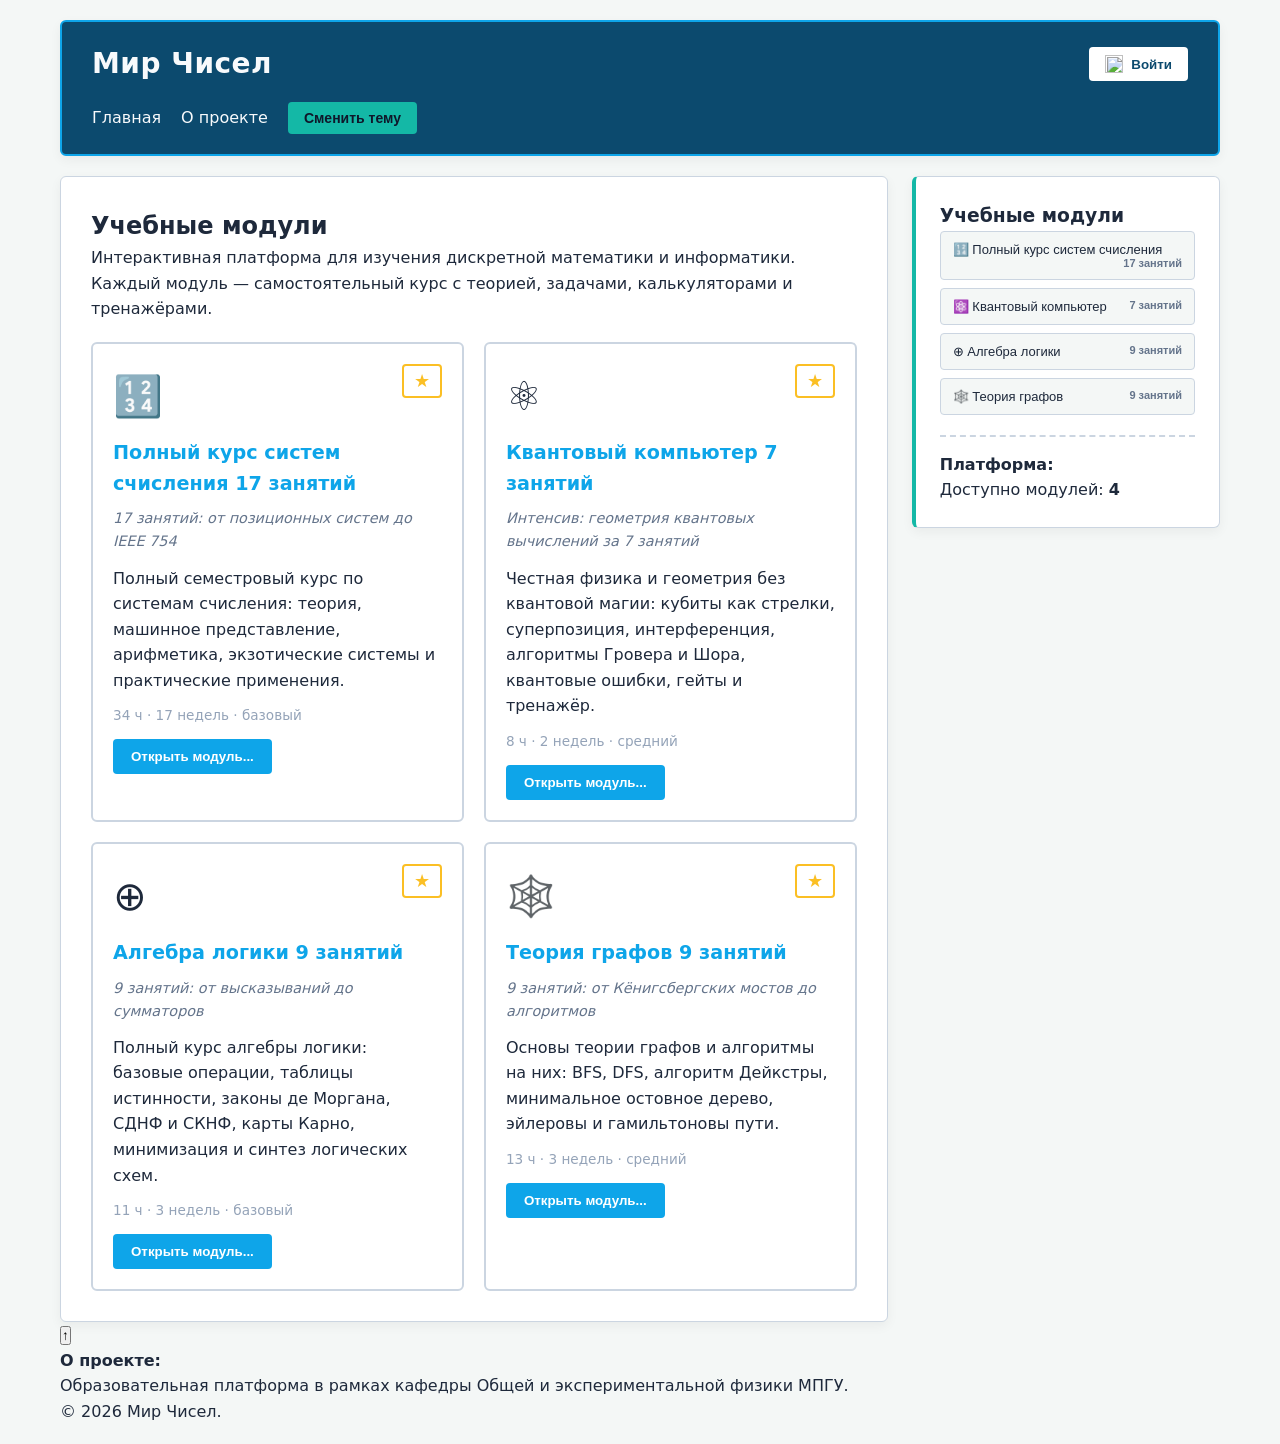
==== commit 7e14d2f8: "Содержание 11.12 Исправил содержание для курсов Системы счисления и Квантовый компьютер, частично ис" ====
--- a/index.html
+++ b/index.html
@@ -122,16 +122,25 @@
         </section>
     </footer>
 
-    <script type="module" src="db.js"></script>
-    <script src="modules.js"></script>
-    <script src="course-loader.js"></script>
-    <script src="renderer.js"></script>
-    <script src="quantum-diagrams.js"></script>
-    <script src="quantum-gates-trainer.js"></script>
-    <script src="logic-trainer.js"></script>
-    <script src="graphs-trainer.js"></script>
-    <script src="auth.js"></script>
-    <script src="moderator.js"></script>
-    <script src="script.js"></script>
+    <!-- 1. Firebase -->
+    <script type="module" src="js/db.js"></script>
+    
+    <!-- 2. Реестр модулей -->
+    <script src="js/modules.js"></script>
+    
+    <!-- 3. Загрузчик курсов (ОБЯЗАТЕЛЬНО ДО renderer и script) -->
+    <script src="courses/course-loader.js"></script>
+    
+    <!-- 4. Отрисовка и тренажеры -->
+    <script src="js/renderer.js"></script>
+    <script src="courses/quantum-diagrams.js"></script>
+    <script src="courses/quantum-gates-trainer.js"></script>
+    <script src="courses/logic-trainer.js"></script>
+    <script src="courses/graphs-trainer.js"></script>
+    
+    <!-- 5. Авторизация, модератор и главный роутер -->
+    <script src="js/auth.js"></script>
+    <script src="js/moderator.js"></script>
+    <script src="js/script.js"></script>
 </body>
 </html>
